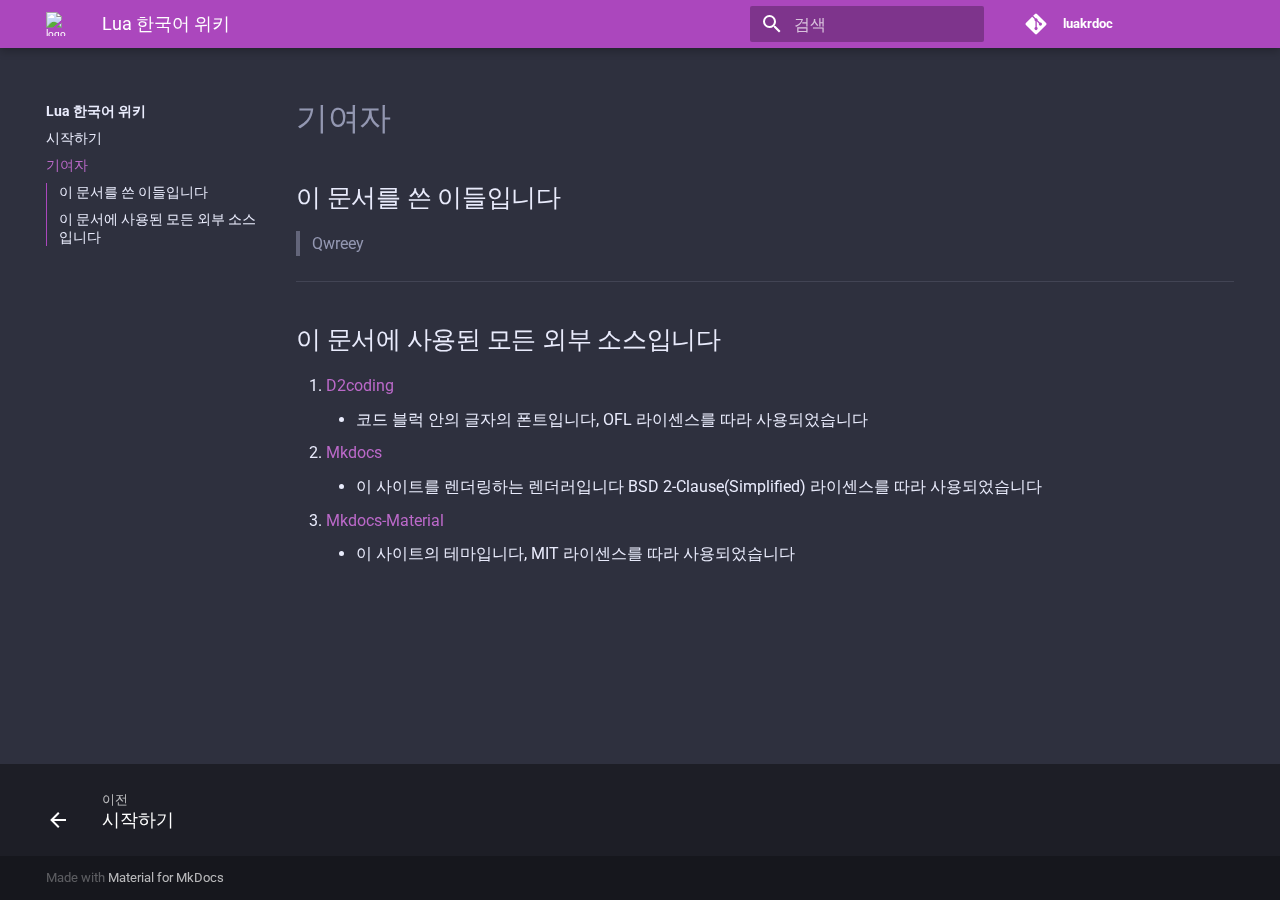
==== docs/acknowledgements/index.html @ a28b4f73 "배포 155" ====
<!doctype html>
<html lang="kr" class="no-js">
  <head>
    
      <meta charset="utf-8">
      <meta name="viewport" content="width=device-width,initial-scale=1">
      
        <meta name="description" content="lua 5.3 wiki for korean">
      
      
      
        <meta name="author" content="Qwreey and more">
      
      
        <link rel="canonical" href="https://qwreey75.github.io/luakrdoc/acknowledgements/">
      
      <link rel="shortcut icon" href="../assets/LUAICON_TP.png">
      <meta name="generator" content="mkdocs-1.1.2, mkdocs-material-6.2.6">
    
    
      
        <title>기여자 - Lua 한국어 위키</title>
      
    
    
      <link rel="stylesheet" href="../assets/stylesheets/main.cb6bc1d0.min.css">
      
        
        <link rel="stylesheet" href="../assets/stylesheets/palette.39b8e14a.min.css">
        
          
          
          <meta name="theme-color" content="#ab47bd">
        
      
    
    
    
      
        
        <link rel="preconnect" href="https://fonts.gstatic.com" crossorigin>
        <link rel="stylesheet" href="https://fonts.googleapis.com/css?family=Roboto:300,400,400i,700%7CRoboto+Mono&display=fallback">
        <style>body,input{font-family:"Roboto",-apple-system,BlinkMacSystemFont,Helvetica,Arial,sans-serif}code,kbd,pre{font-family:"Roboto Mono",SFMono-Regular,Consolas,Menlo,monospace}</style>
      
    
    
    
      <link rel="stylesheet" href="../extra/page.css">
    
    
      
    
    
  </head>
  
  
    
    
    
    
    
    <body dir="ltr" data-md-color-scheme="slate" data-md-color-primary="purple" data-md-color-accent="deep-purple">
      
  
    
    <input class="md-toggle" data-md-toggle="drawer" type="checkbox" id="__drawer" autocomplete="off">
    <input class="md-toggle" data-md-toggle="search" type="checkbox" id="__search" autocomplete="off">
    <label class="md-overlay" for="__drawer"></label>
    <div data-md-component="skip">
      
        
        <a href="#_1" class="md-skip">
          Skip to content
        </a>
      
    </div>
    <div data-md-component="announce">
      
    </div>
    
      

<header class="md-header" data-md-component="header">
  <nav class="md-header-nav md-grid" aria-label="Header">
    <a href="https://qwreey75.github.io/luakrdoc/" title="Lua 한국어 위키" class="md-header-nav__button md-logo" aria-label="Lua 한국어 위키">
      
  <img src="../assets/LUAICON_TP.png" alt="logo">

    </a>
    <label class="md-header-nav__button md-icon" for="__drawer">
      <svg xmlns="http://www.w3.org/2000/svg" viewBox="0 0 24 24"><path d="M3 6h18v2H3V6m0 5h18v2H3v-2m0 5h18v2H3v-2z"/></svg>
    </label>
    <div class="md-header-nav__title" data-md-component="header-title">
      <div class="md-header-nav__ellipsis">
        <div class="md-header-nav__topic">
          <span class="md-ellipsis">
            Lua 한국어 위키
          </span>
        </div>
        <div class="md-header-nav__topic">
          <span class="md-ellipsis">
            
              기여자
            
          </span>
        </div>
      </div>
    </div>
    
      <label class="md-header-nav__button md-icon" for="__search">
        <svg xmlns="http://www.w3.org/2000/svg" viewBox="0 0 24 24"><path d="M9.5 3A6.5 6.5 0 0116 9.5c0 1.61-.59 3.09-1.56 4.23l.27.27h.79l5 5-1.5 1.5-5-5v-.79l-.27-.27A6.516 6.516 0 019.5 16 6.5 6.5 0 013 9.5 6.5 6.5 0 019.5 3m0 2C7 5 5 7 5 9.5S7 14 9.5 14 14 12 14 9.5 12 5 9.5 5z"/></svg>
      </label>
      
<div class="md-search" data-md-component="search" role="dialog">
  <label class="md-search__overlay" for="__search"></label>
  <div class="md-search__inner" role="search">
    <form class="md-search__form" name="search">
      <input type="text" class="md-search__input" name="query" aria-label="검색" placeholder="검색" autocapitalize="off" autocorrect="off" autocomplete="off" spellcheck="false" data-md-component="search-query" data-md-state="active" required>
      <label class="md-search__icon md-icon" for="__search">
        <svg xmlns="http://www.w3.org/2000/svg" viewBox="0 0 24 24"><path d="M9.5 3A6.5 6.5 0 0116 9.5c0 1.61-.59 3.09-1.56 4.23l.27.27h.79l5 5-1.5 1.5-5-5v-.79l-.27-.27A6.516 6.516 0 019.5 16 6.5 6.5 0 013 9.5 6.5 6.5 0 019.5 3m0 2C7 5 5 7 5 9.5S7 14 9.5 14 14 12 14 9.5 12 5 9.5 5z"/></svg>
        <svg xmlns="http://www.w3.org/2000/svg" viewBox="0 0 24 24"><path d="M20 11v2H8l5.5 5.5-1.42 1.42L4.16 12l7.92-7.92L13.5 5.5 8 11h12z"/></svg>
      </label>
      <button type="reset" class="md-search__icon md-icon" aria-label="Clear" data-md-component="search-reset" tabindex="-1">
        <svg xmlns="http://www.w3.org/2000/svg" viewBox="0 0 24 24"><path d="M19 6.41L17.59 5 12 10.59 6.41 5 5 6.41 10.59 12 5 17.59 6.41 19 12 13.41 17.59 19 19 17.59 13.41 12 19 6.41z"/></svg>
      </button>
    </form>
    <div class="md-search__output">
      <div class="md-search__scrollwrap" data-md-scrollfix>
        <div class="md-search-result" data-md-component="search-result">
          <div class="md-search-result__meta">
            Initializing search
          </div>
          <ol class="md-search-result__list"></ol>
        </div>
      </div>
    </div>
  </div>
</div>
    
    
      <div class="md-header-nav__source">
        
<a href="https://github.com/qwreey75/luakrdoc" title="저장소로 이동" class="md-source">
  <div class="md-source__icon md-icon">
    
    <svg xmlns="http://www.w3.org/2000/svg" viewBox="0 0 448 512"><path d="M439.55 236.05L244 40.45a28.87 28.87 0 00-40.81 0l-40.66 40.63 51.52 51.52c27.06-9.14 52.68 16.77 43.39 43.68l49.66 49.66c34.23-11.8 61.18 31 35.47 56.69-26.49 26.49-70.21-2.87-56-37.34L240.22 199v121.85c25.3 12.54 22.26 41.85 9.08 55a34.34 34.34 0 01-48.55 0c-17.57-17.6-11.07-46.91 11.25-56v-123c-20.8-8.51-24.6-30.74-18.64-45L142.57 101 8.45 235.14a28.86 28.86 0 000 40.81l195.61 195.6a28.86 28.86 0 0040.8 0l194.69-194.69a28.86 28.86 0 000-40.81z"/></svg>
  </div>
  <div class="md-source__repository">
    luakrdoc
  </div>
</a>
      </div>
    
  </nav>
</header>
    
    <div class="md-container" data-md-component="container">
      
      
        
      
      <main class="md-main" data-md-component="main">
        <div class="md-main__inner md-grid">
          
            
              
              <div class="md-sidebar md-sidebar--primary" data-md-component="navigation" >
                <div class="md-sidebar__scrollwrap">
                  <div class="md-sidebar__inner">
                    




  

<nav class="md-nav md-nav--primary md-nav--integrated" aria-label="Navigation" data-md-level="0">
  <label class="md-nav__title" for="__drawer">
    <a href="https://qwreey75.github.io/luakrdoc/" title="Lua 한국어 위키" class="md-nav__button md-logo" aria-label="Lua 한국어 위키">
      
  <img src="../assets/LUAICON_TP.png" alt="logo">

    </a>
    Lua 한국어 위키
  </label>
  
    <div class="md-nav__source">
      
<a href="https://github.com/qwreey75/luakrdoc" title="저장소로 이동" class="md-source">
  <div class="md-source__icon md-icon">
    
    <svg xmlns="http://www.w3.org/2000/svg" viewBox="0 0 448 512"><path d="M439.55 236.05L244 40.45a28.87 28.87 0 00-40.81 0l-40.66 40.63 51.52 51.52c27.06-9.14 52.68 16.77 43.39 43.68l49.66 49.66c34.23-11.8 61.18 31 35.47 56.69-26.49 26.49-70.21-2.87-56-37.34L240.22 199v121.85c25.3 12.54 22.26 41.85 9.08 55a34.34 34.34 0 01-48.55 0c-17.57-17.6-11.07-46.91 11.25-56v-123c-20.8-8.51-24.6-30.74-18.64-45L142.57 101 8.45 235.14a28.86 28.86 0 000 40.81l195.61 195.6a28.86 28.86 0 0040.8 0l194.69-194.69a28.86 28.86 0 000-40.81z"/></svg>
  </div>
  <div class="md-source__repository">
    luakrdoc
  </div>
</a>
    </div>
  
  <ul class="md-nav__list" data-md-scrollfix>
    
      
      
      

  
  
  
    <li class="md-nav__item">
      <a href=".." class="md-nav__link">
        시작하기
      </a>
    </li>
  

    
      
      
      

  
  
    
  
  
    <li class="md-nav__item md-nav__item--active">
      
      <input class="md-nav__toggle md-toggle" data-md-toggle="toc" type="checkbox" id="__toc">
      
        
      
      
        <label class="md-nav__link md-nav__link--active" for="__toc">
          기여자
          <span class="md-nav__icon md-icon"></span>
        </label>
      
      <a href="./" class="md-nav__link md-nav__link--active">
        기여자
      </a>
      
        
<nav class="md-nav md-nav--secondary" aria-label="목차">
  
  
    
  
  
    <label class="md-nav__title" for="__toc">
      <span class="md-nav__icon md-icon"></span>
      목차
    </label>
    <ul class="md-nav__list" data-md-scrollfix>
      
        <li class="md-nav__item">
  <a href="#_2" class="md-nav__link">
    이 문서를 쓴 이들입니다
  </a>
  
</li>
      
        <li class="md-nav__item">
  <a href="#_3" class="md-nav__link">
    이 문서에 사용된 모든 외부 소스입니다
  </a>
  
</li>
      
    </ul>
  
</nav>
      
    </li>
  

    
  </ul>
</nav>
                  </div>
                </div>
              </div>
            
            
          
          <div class="md-content">
            <article class="md-content__inner md-typeset">
              
                
                
                <h1 id="_1">기여자<a class="headerlink" href="#_1" title="Permanent link">&para;</a></h1>
<h2 id="_2">이 문서를 쓴 이들입니다<a class="headerlink" href="#_2" title="Permanent link">&para;</a></h2>
<blockquote>
<p>Qwreey</p>
</blockquote>
<hr />
<h2 id="_3">이 문서에 사용된 모든 외부 소스입니다<a class="headerlink" href="#_3" title="Permanent link">&para;</a></h2>
<ol>
<li><a href="https://github.com/naver/d2codingfont">D2coding</a><ul>
<li>코드 블럭 안의 글자의 폰트입니다, OFL 라이센스를 따라 사용되었습니다</li>
</ul>
</li>
<li><a href="https://github.com/mkdocs/mkdocs/">Mkdocs</a><ul>
<li>이 사이트를 렌더링하는 렌더러입니다 BSD 2-Clause(Simplified) 라이센스를 따라 사용되었습니다</li>
</ul>
</li>
<li><a href="https://github.com/squidfunk/mkdocs-material">Mkdocs-Material</a><ul>
<li>이 사이트의 테마입니다, MIT 라이센스를 따라 사용되었습니다</li>
</ul>
</li>
</ol>
                
              
              
                


              
            </article>
          </div>
        </div>
      </main>
      
        
<footer class="md-footer">
  
    <div class="md-footer-nav">
      <nav class="md-footer-nav__inner md-grid" aria-label="Footer">
        
          <a href=".." class="md-footer-nav__link md-footer-nav__link--prev" rel="prev">
            <div class="md-footer-nav__button md-icon">
              <svg xmlns="http://www.w3.org/2000/svg" viewBox="0 0 24 24"><path d="M20 11v2H8l5.5 5.5-1.42 1.42L4.16 12l7.92-7.92L13.5 5.5 8 11h12z"/></svg>
            </div>
            <div class="md-footer-nav__title">
              <div class="md-ellipsis">
                <span class="md-footer-nav__direction">
                  이전
                </span>
                시작하기
              </div>
            </div>
          </a>
        
        
      </nav>
    </div>
  
  <div class="md-footer-meta md-typeset">
    <div class="md-footer-meta__inner md-grid">
      <div class="md-footer-copyright">
        
        Made with
        <a href="https://squidfunk.github.io/mkdocs-material/" target="_blank" rel="noopener">
          Material for MkDocs
        </a>
      </div>
      
    </div>
  </div>
</footer>
      
    </div>
    
      <script src="../assets/javascripts/vendor.53cc9318.min.js"></script>
      <script src="../assets/javascripts/bundle.e9c9f54f.min.js"></script><script id="__lang" type="application/json">{"clipboard.copy": "\ud074\ub9bd\ubcf4\ub4dc\ub85c \ubcf5\uc0ac", "clipboard.copied": "\ud074\ub9bd\ubcf4\ub4dc\uc5d0 \ubcf5\uc0ac\ub428", "search.config.lang": "en", "search.config.pipeline": " ", "search.config.separator": "[\\s\\-]+", "search.placeholder": "\uac80\uc0c9", "search.result.placeholder": "\uac80\uc0c9\uc5b4\ub97c \uc785\ub825\ud558\uc138\uc694", "search.result.none": "\uac80\uc0c9\uc5b4\uc640 \uc77c\uce58\ud558\ub294 \ubb38\uc11c\uac00 \uc5c6\uc2b5\ub2c8\ub2e4", "search.result.one": "1\uac1c\uc758 \uc77c\uce58\ud558\ub294 \ubb38\uc11c", "search.result.other": "#\uac1c\uc758 \uc77c\uce58\ud558\ub294 \ubb38\uc11c", "search.result.more.one": "1 more on this page", "search.result.more.other": "# more on this page", "search.result.term.missing": "Missing"}</script>
      
      <script>
        app = initialize({
          base: "..",
          features: ['toc.integrate'],
          search: Object.assign({
            worker: "../assets/javascripts/worker/search.9c0e82ba.min.js"
          }, typeof search !== "undefined" && search)
        })
      </script>
      
    
  </body>
</html>
---- docs/assets/stylesheets/main.cb6bc1d0.min.css ----
html{box-sizing:border-box;-webkit-text-size-adjust:none;-moz-text-size-adjust:none;-ms-text-size-adjust:none;text-size-adjust:none}*,*::before,*::after{box-sizing:inherit}body{margin:0}a,button,label,input{-webkit-tap-highlight-color:transparent}a{color:inherit;text-decoration:none}hr{display:block;box-sizing:content-box;height:.05rem;padding:0;overflow:visible;border:0}small{font-size:80%}sub,sup{line-height:1em}img{border-style:none}table{border-collapse:separate;border-spacing:0}td,th{font-weight:400;vertical-align:top}button{margin:0;padding:0;font-size:inherit;background:transparent;border:0}input{border:0;outline:none}:root{--md-default-fg-color: hsla(0, 0%, 0%, 0.87);--md-default-fg-color--light: hsla(0, 0%, 0%, 0.54);--md-default-fg-color--lighter: hsla(0, 0%, 0%, 0.32);--md-default-fg-color--lightest: hsla(0, 0%, 0%, 0.07);--md-default-bg-color: hsla(0, 0%, 100%, 1);--md-default-bg-color--light: hsla(0, 0%, 100%, 0.7);--md-default-bg-color--lighter: hsla(0, 0%, 100%, 0.3);--md-default-bg-color--lightest: hsla(0, 0%, 100%, 0.12);--md-primary-fg-color: hsla(231, 48%, 48%, 1);--md-primary-fg-color--light: hsla(231, 44%, 56%, 1);--md-primary-fg-color--dark: hsla(232, 54%, 41%, 1);--md-primary-bg-color: hsla(0, 0%, 100%, 1);--md-primary-bg-color--light: hsla(0, 0%, 100%, 0.7);--md-accent-fg-color: hsla(231, 99%, 66%, 1);--md-accent-fg-color--transparent: hsla(231, 99%, 66%, 0.1);--md-accent-bg-color: hsla(0, 0%, 100%, 1);--md-accent-bg-color--light: hsla(0, 0%, 100%, 0.7)}:root>*{--md-code-fg-color: hsla(200, 18%, 26%, 1);--md-code-bg-color: hsla(0, 0%, 96%, 1);--md-code-hl-color: hsla(60, 100%, 50%, 0.5);--md-code-hl-number-color: hsla(0, 67%, 50%, 1);--md-code-hl-special-color: hsla(340, 83%, 47%, 1);--md-code-hl-function-color: hsla(291, 45%, 50%, 1);--md-code-hl-constant-color: hsla(250, 63%, 60%, 1);--md-code-hl-keyword-color: hsla(219, 54%, 51%, 1);--md-code-hl-string-color: hsla(150, 63%, 30%, 1);--md-code-hl-name-color: var(--md-code-fg-color);--md-code-hl-operator-color: var(--md-default-fg-color--light);--md-code-hl-punctuation-color: var(--md-default-fg-color--light);--md-code-hl-comment-color: var(--md-default-fg-color--light);--md-code-hl-generic-color: var(--md-default-fg-color--light);--md-code-hl-variable-color: var(--md-default-fg-color--light);--md-typeset-color: var(--md-default-fg-color);--md-typeset-a-color: var(--md-primary-fg-color);--md-typeset-mark-color: hsla(60, 100%, 50%, 0.5);--md-typeset-del-color: hsla(6, 90%, 60%, 0.15);--md-typeset-ins-color: hsla(150, 90%, 44%, 0.15);--md-typeset-kbd-color: hsla(0, 0%, 98%, 1);--md-typeset-kbd-accent-color: hsla(0, 100%, 100%, 1);--md-typeset-kbd-border-color: hsla(0, 0%, 72%, 1);--md-admonition-fg-color: var(--md-default-fg-color);--md-admonition-bg-color: var(--md-default-bg-color);--md-footer-fg-color: hsla(0, 0%, 100%, 1);--md-footer-fg-color--light: hsla(0, 0%, 100%, 0.7);--md-footer-fg-color--lighter: hsla(0, 0%, 100%, 0.3);--md-footer-bg-color: hsla(0, 0%, 0%, 0.87);--md-footer-bg-color--dark: hsla(0, 0%, 0%, 0.32)}.md-icon svg{display:block;width:1.2rem;height:1.2rem;fill:currentColor}body{-webkit-font-smoothing:antialiased;-moz-osx-font-smoothing:grayscale}body,input{color:var(--md-typeset-color);font-feature-settings:"kern","liga";font-family:-apple-system,BlinkMacSystemFont,Helvetica,Arial,sans-serif}code,pre,kbd{color:var(--md-typeset-color);font-feature-settings:"kern";font-family:SFMono-Regular,Consolas,Menlo,monospace}:root{--md-typeset-table--ascending: url("data:image/svg+xml;charset=utf-8,<?xml version='1.0' encoding='UTF-8'?><!DOCTYPE svg PUBLIC '-//W3C//DTD SVG 1.1//EN' 'http://www.w3.org/Graphics/SVG/1.1/DTD/svg11.dtd'><svg xmlns='http://www.w3.org/2000/svg' xmlns:xlink='http://www.w3.org/1999/xlink' version='1.1' id='mdi-arrow-down' width='24' height='24' viewBox='0 0 24 24'><path d='M11,4H13V16L18.5,10.5L19.92,11.92L12,19.84L4.08,11.92L5.5,10.5L11,16V4Z'/></svg>");--md-typeset-table--descending: url("data:image/svg+xml;charset=utf-8,<?xml version='1.0' encoding='UTF-8'?><!DOCTYPE svg PUBLIC '-//W3C//DTD SVG 1.1//EN' 'http://www.w3.org/Graphics/SVG/1.1/DTD/svg11.dtd'><svg xmlns='http://www.w3.org/2000/svg' xmlns:xlink='http://www.w3.org/1999/xlink' version='1.1' id='mdi-arrow-up' width='24' height='24' viewBox='0 0 24 24'><path d='M13,20H11V8L5.5,13.5L4.08,12.08L12,4.16L19.92,12.08L18.5,13.5L13,8V20Z'/></svg>")}.md-typeset{font-size:.8rem;line-height:1.6;-webkit-print-color-adjust:exact;color-adjust:exact}@media print{.md-typeset{font-size:.68rem}}.md-typeset p,.md-typeset ul,.md-typeset ol,.md-typeset dl,.md-typeset blockquote{margin:1em 0}.md-typeset h1{margin:0 0 1.25em;color:var(--md-default-fg-color--light);font-weight:300;font-size:2em;line-height:1.3;letter-spacing:-0.01em}.md-typeset h2{margin:1.6em 0 .64em;font-weight:300;font-size:1.5625em;line-height:1.4;letter-spacing:-0.01em}.md-typeset h3{margin:1.6em 0 .8em;font-weight:400;font-size:1.25em;line-height:1.5;letter-spacing:-0.01em}.md-typeset h2+h3{margin-top:.8em}.md-typeset h4{margin:1em 0;font-weight:700;letter-spacing:-0.01em}.md-typeset h5,.md-typeset h6{margin:1.25em 0;color:var(--md-default-fg-color--light);font-weight:700;font-size:.8em;letter-spacing:-0.01em}.md-typeset h5{text-transform:uppercase}.md-typeset hr{margin:1.5em 0;border-bottom:.05rem solid var(--md-default-fg-color--lightest)}.md-typeset a{color:var(--md-typeset-a-color);word-break:break-word}.md-typeset a,.md-typeset a::before{transition:color 125ms}.md-typeset a:focus,.md-typeset a:hover{color:var(--md-accent-fg-color)}.md-typeset code,.md-typeset pre,.md-typeset kbd{color:var(--md-code-fg-color);direction:ltr}@media print{.md-typeset code,.md-typeset pre,.md-typeset kbd{white-space:pre-wrap}}.md-typeset code{padding:0 .2941176471em;font-size:.85em;word-break:break-word;background-color:var(--md-code-bg-color);border-radius:.1rem;-webkit-box-decoration-break:clone;box-decoration-break:clone}.md-typeset code:not(.focus-visible){outline:none;-webkit-tap-highlight-color:transparent}.md-typeset h1 code,.md-typeset h2 code,.md-typeset h3 code,.md-typeset h4 code,.md-typeset h5 code,.md-typeset h6 code{margin:initial;padding:initial;background-color:transparent;box-shadow:none}.md-typeset a>code{color:currentColor}.md-typeset pre{position:relative;margin:1em 0;line-height:1.4}.md-typeset pre>code{display:block;margin:0;padding:.7720588235em 1.1764705882em;overflow:auto;word-break:normal;box-shadow:none;-webkit-box-decoration-break:slice;box-decoration-break:slice;touch-action:auto;scrollbar-width:thin;scrollbar-color:var(--md-default-fg-color--lighter) transparent}.md-typeset pre>code:hover{scrollbar-color:var(--md-accent-fg-color) transparent}.md-typeset pre>code::-webkit-scrollbar{width:.2rem;height:.2rem}.md-typeset pre>code::-webkit-scrollbar-thumb{background-color:var(--md-default-fg-color--lighter)}.md-typeset pre>code::-webkit-scrollbar-thumb:hover{background-color:var(--md-accent-fg-color)}@media screen and (max-width: 44.9375em){.md-typeset>pre{margin:1em -0.8rem}.md-typeset>pre code{border-radius:0}}.md-typeset kbd{display:inline-block;padding:0 .6666666667em;color:var(--md-default-fg-color);font-size:.75em;vertical-align:text-top;word-break:break-word;background-color:var(--md-typeset-kbd-color);border-radius:.1rem;box-shadow:0 .1rem 0 .05rem var(--md-typeset-kbd-border-color),0 .1rem 0 var(--md-typeset-kbd-border-color),0 -0.1rem .2rem var(--md-typeset-kbd-accent-color) inset}.md-typeset mark{color:inherit;word-break:break-word;background-color:var(--md-typeset-mark-color);-webkit-box-decoration-break:clone;box-decoration-break:clone}.md-typeset abbr{text-decoration:none;border-bottom:.05rem dotted var(--md-default-fg-color--light);cursor:help}@media(hover: none){.md-typeset abbr{position:relative}.md-typeset abbr[title]:focus::after,.md-typeset abbr[title]:hover::after{box-shadow:0 2px 2px 0 rgba(0,0,0,.14),0 1px 5px 0 rgba(0,0,0,.12),0 3px 1px -2px rgba(0,0,0,.2);position:absolute;left:0;display:inline-block;width:auto;min-width:-webkit-max-content;min-width:-moz-max-content;min-width:max-content;max-width:80%;margin-top:2em;padding:.2rem .3rem;color:var(--md-default-bg-color);font-size:.7rem;background-color:var(--md-default-fg-color);border-radius:.1rem;content:attr(title)}}.md-typeset small{opacity:.75}.md-typeset sup,.md-typeset sub{margin-left:.078125em}[dir=rtl] .md-typeset sup,[dir=rtl] .md-typeset sub{margin-right:.078125em;margin-left:initial}.md-typeset blockquote{padding-left:.6rem;color:var(--md-default-fg-color--light);border-left:.2rem solid var(--md-default-fg-color--lighter)}[dir=rtl] .md-typeset blockquote{padding-right:.6rem;padding-left:initial;border-right:.2rem solid var(--md-default-fg-color--lighter);border-left:initial}.md-typeset ul{list-style-type:disc}.md-typeset ul,.md-typeset ol{margin-left:.625em;padding:0}[dir=rtl] .md-typeset ul,[dir=rtl] .md-typeset ol{margin-right:.625em;margin-left:initial}.md-typeset ul ol,.md-typeset ol ol{list-style-type:lower-alpha}.md-typeset ul ol ol,.md-typeset ol ol ol{list-style-type:lower-roman}.md-typeset ul li,.md-typeset ol li{margin-bottom:.5em;margin-left:1.25em}[dir=rtl] .md-typeset ul li,[dir=rtl] .md-typeset ol li{margin-right:1.25em;margin-left:initial}.md-typeset ul li p,.md-typeset ul li blockquote,.md-typeset ol li p,.md-typeset ol li blockquote{margin:.5em 0}.md-typeset ul li:last-child,.md-typeset ol li:last-child{margin-bottom:0}.md-typeset ul li ul,.md-typeset ul li ol,.md-typeset ol li ul,.md-typeset ol li ol{margin:.5em 0 .5em .625em}[dir=rtl] .md-typeset ul li ul,[dir=rtl] .md-typeset ul li ol,[dir=rtl] .md-typeset ol li ul,[dir=rtl] .md-typeset ol li ol{margin-right:.625em;margin-left:initial}.md-typeset dd{margin:1em 0 1.5em 1.875em}[dir=rtl] .md-typeset dd{margin-right:1.875em;margin-left:initial}.md-typeset img,.md-typeset svg{max-width:100%;height:auto}.md-typeset img[align=left],.md-typeset svg[align=left]{margin:1em;margin-left:0}.md-typeset img[align=right],.md-typeset svg[align=right]{margin:1em;margin-right:0}.md-typeset img[align]:only-child,.md-typeset svg[align]:only-child{margin-top:0}.md-typeset figure{width:-webkit-fit-content;width:-moz-fit-content;width:fit-content;max-width:100%;margin:0 auto;text-align:center}.md-typeset figure img{display:block}.md-typeset figcaption{max-width:24rem;margin:1em auto 2em;font-style:italic}.md-typeset iframe{max-width:100%}.md-typeset table:not([class]){display:inline-block;max-width:100%;overflow:auto;font-size:.64rem;background-color:var(--md-default-bg-color);border-radius:.1rem;box-shadow:0 .2rem .5rem rgba(0,0,0,.05),0 0 .05rem rgba(0,0,0,.1);touch-action:auto}@media print{.md-typeset table:not([class]){display:table}}.md-typeset table:not([class])+*{margin-top:1.5em}.md-typeset table:not([class]) th>*:first-child,.md-typeset table:not([class]) td>*:first-child{margin-top:0}.md-typeset table:not([class]) th>*:last-child,.md-typeset table:not([class]) td>*:last-child{margin-bottom:0}.md-typeset table:not([class]) th:not([align]),.md-typeset table:not([class]) td:not([align]){text-align:left}[dir=rtl] .md-typeset table:not([class]) th:not([align]),[dir=rtl] .md-typeset table:not([class]) td:not([align]){text-align:right}.md-typeset table:not([class]) th{min-width:5rem;padding:.9375em 1.25em;color:var(--md-default-bg-color);vertical-align:top;background-color:var(--md-default-fg-color--light)}.md-typeset table:not([class]) th a{color:inherit}.md-typeset table:not([class]) td{padding:.9375em 1.25em;vertical-align:top;border-top:.05rem solid var(--md-default-fg-color--lightest)}.md-typeset table:not([class]) tr{transition:background-color 125ms}.md-typeset table:not([class]) tr:hover{background-color:rgba(0,0,0,.035);box-shadow:0 .05rem 0 var(--md-default-bg-color) inset}.md-typeset table:not([class]) tr:first-child td{border-top:0}.md-typeset table:not([class]) a{word-break:normal}.md-typeset table th[role=columnheader]{cursor:pointer}.md-typeset table th[role=columnheader]::after{display:inline-block;width:1.2em;height:1.2em;margin-left:.5em;vertical-align:sub;-webkit-mask-repeat:no-repeat;mask-repeat:no-repeat;-webkit-mask-size:contain;mask-size:contain;content:""}.md-typeset table th[role=columnheader][aria-sort=ascending]::after{background-color:currentColor;-webkit-mask-image:var(--md-typeset-table--ascending);mask-image:var(--md-typeset-table--ascending)}.md-typeset table th[role=columnheader][aria-sort=descending]::after{background-color:currentColor;-webkit-mask-image:var(--md-typeset-table--descending);mask-image:var(--md-typeset-table--descending)}.md-typeset__scrollwrap{margin:1em -0.8rem;overflow-x:auto;touch-action:auto}.md-typeset__table{display:inline-block;margin-bottom:.5em;padding:0 .8rem}@media print{.md-typeset__table{display:block}}html .md-typeset__table table{display:table;width:100%;margin:0;overflow:hidden}html{height:100%;overflow-x:hidden;font-size:125%}@media screen and (min-width: 100em){html{font-size:137.5%}}@media screen and (min-width: 125em){html{font-size:150%}}body{position:relative;display:flex;flex-direction:column;width:100%;min-height:100%;font-size:.5rem;background-color:var(--md-default-bg-color)}@media print{body{display:block}}@media screen and (max-width: 59.9375em){body[data-md-state=lock]{position:fixed}}.md-grid{max-width:61rem;margin-right:auto;margin-left:auto}.md-container{display:flex;flex-direction:column;flex-grow:1}@media print{.md-container{display:block}}.md-main{flex-grow:1}.md-main__inner{display:flex;height:100%;margin-top:1.5rem}.md-ellipsis{overflow:hidden;white-space:nowrap;text-overflow:ellipsis}.md-toggle{display:none}.md-skip{position:fixed;z-index:-1;margin:.5rem;padding:.3rem .5rem;color:var(--md-default-bg-color);font-size:.64rem;background-color:var(--md-default-fg-color);border-radius:.1rem;transform:translateY(0.4rem);opacity:0}.md-skip:focus{z-index:10;transform:translateY(0);opacity:1;transition:transform 250ms cubic-bezier(0.4, 0, 0.2, 1),opacity 175ms 75ms}@page{margin:25mm}.md-announce{overflow:auto;background-color:var(--md-footer-bg-color)}@media print{.md-announce{display:none}}.md-announce__inner{margin:.6rem auto;padding:0 .8rem;color:var(--md-footer-fg-color);font-size:.7rem}.md-typeset .md-button{display:inline-block;padding:.625em 2em;color:var(--md-primary-fg-color);font-weight:700;border:.1rem solid currentColor;border-radius:.1rem;transition:color 125ms,background-color 125ms,border-color 125ms}.md-typeset .md-button--primary{color:var(--md-primary-bg-color);background-color:var(--md-primary-fg-color);border-color:var(--md-primary-fg-color)}.md-typeset .md-button:focus,.md-typeset .md-button:hover{color:var(--md-accent-bg-color);background-color:var(--md-accent-fg-color);border-color:var(--md-accent-fg-color)}:root{--md-clipboard-icon: url("data:image/svg+xml;charset=utf-8,<?xml version='1.0' encoding='UTF-8'?><!DOCTYPE svg PUBLIC '-//W3C//DTD SVG 1.1//EN' 'http://www.w3.org/Graphics/SVG/1.1/DTD/svg11.dtd'><svg xmlns='http://www.w3.org/2000/svg' xmlns:xlink='http://www.w3.org/1999/xlink' version='1.1' id='mdi-content-copy' width='24' height='24' viewBox='0 0 24 24'><path d='M19,21H8V7H19M19,5H8A2,2 0 0,0 6,7V21A2,2 0 0,0 8,23H19A2,2 0 0,0 21,21V7A2,2 0 0,0 19,5M16,1H4A2,2 0 0,0 2,3V17H4V3H16V1Z'/></svg>")}.md-clipboard{position:absolute;top:.5em;right:.5em;z-index:1;width:1.5em;height:1.5em;color:var(--md-default-fg-color--lightest);border-radius:.1rem;cursor:pointer;transition:color 250ms}@media print{.md-clipboard{display:none}}:hover>.md-clipboard{color:var(--md-default-fg-color--light)}.md-clipboard:focus,.md-clipboard:hover{color:var(--md-accent-fg-color)}.md-clipboard::after{display:block;width:1.125em;height:1.125em;margin:0 auto;background-color:currentColor;-webkit-mask-image:var(--md-clipboard-icon);mask-image:var(--md-clipboard-icon);-webkit-mask-repeat:no-repeat;mask-repeat:no-repeat;-webkit-mask-size:contain;mask-size:contain;content:""}.md-content{flex-grow:1;overflow:hidden;scroll-padding-top:51.2rem}.md-content__inner{margin:0 .8rem 1.2rem;padding-top:.6rem}@media screen and (min-width: 76.25em){.md-sidebar--primary:not([hidden])~.md-content>.md-content__inner{margin-left:1.2rem}[dir=rtl] .md-sidebar--primary:not([hidden])~.md-content>.md-content__inner{margin-right:1.2rem;margin-left:.8rem}.md-sidebar--secondary:not([hidden])~.md-content>.md-content__inner{margin-right:1.2rem}[dir=rtl] .md-sidebar--secondary:not([hidden])~.md-content>.md-content__inner{margin-right:.8rem;margin-left:1.2rem}}.md-content__inner::before{display:block;height:.4rem;content:""}.md-content__inner>:last-child{margin-bottom:0}.md-content__button{float:right;margin:.4rem 0;margin-left:.4rem;padding:0}@media print{.md-content__button{display:none}}[dir=rtl] .md-content__button{float:left;margin-right:.4rem;margin-left:initial}[dir=rtl] .md-content__button svg{transform:scaleX(-1)}.md-typeset .md-content__button{color:var(--md-default-fg-color--lighter)}.md-content__button svg{display:inline;vertical-align:top}.md-dialog{box-shadow:0 2px 2px 0 rgba(0,0,0,.14),0 1px 5px 0 rgba(0,0,0,.12),0 3px 1px -2px rgba(0,0,0,.2);position:fixed;right:.8rem;bottom:.8rem;left:initial;z-index:2;display:block;min-width:11.1rem;padding:.4rem .6rem;color:var(--md-default-bg-color);font-size:.7rem;background-color:var(--md-default-fg-color);border:none;border-radius:.1rem;transform:translateY(100%);opacity:0;transition:transform 0ms 400ms,opacity 400ms}@media print{.md-dialog{display:none}}[dir=rtl] .md-dialog{right:initial;left:.8rem}.md-dialog[data-md-state=open]{transform:translateY(0);opacity:1;transition:transform 400ms cubic-bezier(0.075, 0.85, 0.175, 1),opacity 400ms}.md-header{position:-webkit-sticky;position:sticky;top:0;right:0;left:0;z-index:2;color:var(--md-primary-bg-color);background-color:var(--md-primary-fg-color);box-shadow:0 0 .2rem rgba(0,0,0,0),0 .2rem .4rem rgba(0,0,0,0);transition:color 250ms,background-color 250ms}@media print{.md-header{display:none}}.md-header[data-md-state=shadow]{box-shadow:0 0 .2rem rgba(0,0,0,.1),0 .2rem .4rem rgba(0,0,0,.2);transition:transform 250ms cubic-bezier(0.1, 0.7, 0.1, 1),color 250ms,background-color 250ms,box-shadow 250ms}.md-header[data-md-state=hidden]{transform:translateY(-100%);transition:transform 250ms cubic-bezier(0.8, 0, 0.6, 1),color 250ms,background-color 250ms,box-shadow 250ms}.md-header-nav{display:flex;align-items:center;padding:0 .2rem}.md-header-nav__button{position:relative;z-index:1;display:inline-block;margin:.2rem;padding:.4rem;color:currentColor;vertical-align:middle;cursor:pointer;transition:opacity 250ms}.md-header-nav__button:focus,.md-header-nav__button:hover{opacity:.7}.md-header-nav__button:not(.focus-visible){outline:none}.md-header-nav__button.md-logo{margin:.2rem;padding:.4rem}@media screen and (max-width: 76.1875em){.md-header-nav__button.md-logo{display:none}}.md-header-nav__button.md-logo img,.md-header-nav__button.md-logo svg{display:block;width:1.2rem;height:1.2rem;fill:currentColor}@media screen and (min-width: 60em){.md-header-nav__button[for=__search]{display:none}}.no-js .md-header-nav__button[for=__search]{display:none}[dir=rtl] .md-header-nav__button[for=__search] svg{transform:scaleX(-1)}@media screen and (min-width: 76.25em){.md-header-nav__button[for=__drawer]{display:none}}.md-header-nav__topic{position:absolute;display:flex;max-width:100%;transition:transform 400ms cubic-bezier(0.1, 0.7, 0.1, 1),opacity 150ms}.md-header-nav__topic+.md-header-nav__topic{z-index:-1;transform:translateX(1.25rem);opacity:0;transition:transform 400ms cubic-bezier(1, 0.7, 0.1, 0.1),opacity 150ms;pointer-events:none}[dir=rtl] .md-header-nav__topic+.md-header-nav__topic{transform:translateX(-1.25rem)}.md-header-nav__title{flex-grow:1;height:2.4rem;margin-right:.4rem;margin-left:1rem;font-size:.9rem;line-height:2.4rem}.md-header-nav__title[data-md-state=active] .md-header-nav__topic{z-index:-1;transform:translateX(-1.25rem);opacity:0;transition:transform 400ms cubic-bezier(1, 0.7, 0.1, 0.1),opacity 150ms;pointer-events:none}[dir=rtl] .md-header-nav__title[data-md-state=active] .md-header-nav__topic{transform:translateX(1.25rem)}.md-header-nav__title[data-md-state=active] .md-header-nav__topic+.md-header-nav__topic{z-index:0;transform:translateX(0);opacity:1;transition:transform 400ms cubic-bezier(0.1, 0.7, 0.1, 1),opacity 150ms;pointer-events:initial}.md-header-nav__title>.md-header-nav__ellipsis{position:relative;width:100%;height:100%}.md-header-nav__source{display:none}@media screen and (min-width: 60em){.md-header-nav__source{display:block;width:11.7rem;max-width:11.7rem;margin-left:1rem}[dir=rtl] .md-header-nav__source{margin-right:1rem;margin-left:initial}}@media screen and (min-width: 76.25em){.md-header-nav__source{margin-left:1.4rem}[dir=rtl] .md-header-nav__source{margin-right:1.4rem}}.md-footer{color:var(--md-footer-fg-color);background-color:var(--md-footer-bg-color)}@media print{.md-footer{display:none}}.md-footer-nav__inner{padding:.2rem;overflow:auto}.md-footer-nav__link{display:flex;padding-top:1.4rem;padding-bottom:.4rem;transition:opacity 250ms}@media screen and (min-width: 45em){.md-footer-nav__link{width:50%}}.md-footer-nav__link:focus,.md-footer-nav__link:hover{opacity:.7}.md-footer-nav__link--prev{float:left}@media screen and (max-width: 44.9375em){.md-footer-nav__link--prev{width:25%}.md-footer-nav__link--prev .md-footer-nav__title{display:none}}[dir=rtl] .md-footer-nav__link--prev{float:right}[dir=rtl] .md-footer-nav__link--prev svg{transform:scaleX(-1)}.md-footer-nav__link--next{float:right;text-align:right}@media screen and (max-width: 44.9375em){.md-footer-nav__link--next{width:75%}}[dir=rtl] .md-footer-nav__link--next{float:left;text-align:left}[dir=rtl] .md-footer-nav__link--next svg{transform:scaleX(-1)}.md-footer-nav__title{position:relative;flex-grow:1;max-width:calc(100% - 2.4rem);padding:0 1rem;font-size:.9rem;line-height:2.4rem}.md-footer-nav__button{margin:.2rem;padding:.4rem}.md-footer-nav__direction{position:absolute;right:0;left:0;margin-top:-1rem;padding:0 1rem;font-size:.64rem;opacity:.7}.md-footer-meta{background-color:var(--md-footer-bg-color--dark)}.md-footer-meta__inner{display:flex;flex-wrap:wrap;justify-content:space-between;padding:.2rem}html .md-footer-meta.md-typeset a{color:var(--md-footer-fg-color--light)}html .md-footer-meta.md-typeset a:focus,html .md-footer-meta.md-typeset a:hover{color:var(--md-footer-fg-color)}.md-footer-copyright{width:100%;margin:auto .6rem;padding:.4rem 0;color:var(--md-footer-fg-color--lighter);font-size:.64rem}@media screen and (min-width: 45em){.md-footer-copyright{width:auto}}.md-footer-copyright__highlight{color:var(--md-footer-fg-color--light)}.md-footer-social{margin:0 .4rem;padding:.2rem 0 .6rem}@media screen and (min-width: 45em){.md-footer-social{padding:.6rem 0}}.md-footer-social__link{display:inline-block;width:1.6rem;height:1.6rem;text-align:center}.md-footer-social__link::before{line-height:1.9}.md-footer-social__link svg{max-height:.8rem;vertical-align:-25%;fill:currentColor}:root{--md-nav-icon--prev: url("data:image/svg+xml;charset=utf-8,<?xml version='1.0' encoding='UTF-8'?><!DOCTYPE svg PUBLIC '-//W3C//DTD SVG 1.1//EN' 'http://www.w3.org/Graphics/SVG/1.1/DTD/svg11.dtd'><svg xmlns='http://www.w3.org/2000/svg' xmlns:xlink='http://www.w3.org/1999/xlink' version='1.1' id='mdi-arrow-left' width='24' height='24' viewBox='0 0 24 24'><path d='M20,11V13H8L13.5,18.5L12.08,19.92L4.16,12L12.08,4.08L13.5,5.5L8,11H20Z'/></svg>");--md-nav-icon--next: url("data:image/svg+xml;charset=utf-8,<?xml version='1.0' encoding='UTF-8'?><!DOCTYPE svg PUBLIC '-//W3C//DTD SVG 1.1//EN' 'http://www.w3.org/Graphics/SVG/1.1/DTD/svg11.dtd'><svg xmlns='http://www.w3.org/2000/svg' xmlns:xlink='http://www.w3.org/1999/xlink' version='1.1' id='mdi-chevron-right' width='24' height='24' viewBox='0 0 24 24'><path d='M8.59,16.58L13.17,12L8.59,7.41L10,6L16,12L10,18L8.59,16.58Z'/></svg>");--md-toc-icon: url("data:image/svg+xml;charset=utf-8,<?xml version='1.0' encoding='UTF-8'?><!DOCTYPE svg PUBLIC '-//W3C//DTD SVG 1.1//EN' 'http://www.w3.org/Graphics/SVG/1.1/DTD/svg11.dtd'><svg xmlns='http://www.w3.org/2000/svg' xmlns:xlink='http://www.w3.org/1999/xlink' version='1.1' id='mdi-table-of-contents' width='24' height='24' viewBox='0 0 24 24'><path d='M3,9H17V7H3V9M3,13H17V11H3V13M3,17H17V15H3V17M19,17H21V15H19V17M19,7V9H21V7H19M19,13H21V11H19V13Z'/></svg>")}.md-nav{font-size:.7rem;line-height:1.3}.md-nav__title{display:block;padding:0 .6rem;overflow:hidden;font-weight:700;text-overflow:ellipsis}.md-nav__title .md-nav__button{display:none}.md-nav__title .md-nav__button img{width:auto;height:100%}.md-nav__title .md-nav__button.md-logo img,.md-nav__title .md-nav__button.md-logo svg{display:block;width:2.4rem;height:2.4rem;fill:currentColor}.md-nav__list{margin:0;padding:0;list-style:none}.md-nav__item{padding:0 .6rem}.md-nav__item .md-nav__item{padding-right:0}[dir=rtl] .md-nav__item .md-nav__item{padding-right:.6rem;padding-left:0}.md-nav__link{display:block;margin-top:.625em;overflow:hidden;text-overflow:ellipsis;cursor:pointer;transition:color 125ms;scroll-snap-align:start}.md-nav__link[data-md-state=blur]{color:var(--md-default-fg-color--light)}.md-nav__item .md-nav__link--active{color:var(--md-typeset-a-color)}.md-nav__item--nested>.md-nav__link{color:inherit}.md-nav__link:focus,.md-nav__link:hover{color:var(--md-accent-fg-color)}.md-nav--primary .md-nav__link[for=__toc]{display:none}.md-nav--primary .md-nav__link[for=__toc] .md-icon::after{display:block;width:100%;height:100%;-webkit-mask-image:var(--md-toc-icon);mask-image:var(--md-toc-icon);background-color:currentColor}.md-nav--primary .md-nav__link[for=__toc]~.md-nav{display:none}.md-nav__source{display:none}@media screen and (max-width: 76.1875em){.md-nav--primary,.md-nav--primary .md-nav{position:absolute;top:0;right:0;left:0;z-index:1;display:flex;flex-direction:column;height:100%;background-color:var(--md-default-bg-color)}.md-nav--primary .md-nav__title,.md-nav--primary .md-nav__item{font-size:.8rem;line-height:1.5}.md-nav--primary .md-nav__title{position:relative;height:5.6rem;padding:3rem .8rem .2rem;color:var(--md-default-fg-color--light);font-weight:400;line-height:2.4rem;white-space:nowrap;background-color:var(--md-default-fg-color--lightest);cursor:pointer}.md-nav--primary .md-nav__title .md-nav__icon{position:absolute;top:.4rem;left:.4rem;display:block;width:1.2rem;height:1.2rem;margin:.2rem}[dir=rtl] .md-nav--primary .md-nav__title .md-nav__icon{right:.4rem;left:initial}.md-nav--primary .md-nav__title .md-nav__icon::after{display:block;width:100%;height:100%;background-color:currentColor;-webkit-mask-image:var(--md-nav-icon--prev);mask-image:var(--md-nav-icon--prev);-webkit-mask-repeat:no-repeat;mask-repeat:no-repeat;-webkit-mask-size:contain;mask-size:contain;content:""}.md-nav--primary .md-nav__title~.md-nav__list{overflow-y:auto;background-color:var(--md-default-bg-color);box-shadow:0 .05rem 0 var(--md-default-fg-color--lightest) inset;-webkit-scroll-snap-type:y mandatory;-ms-scroll-snap-type:y mandatory;scroll-snap-type:y mandatory;touch-action:pan-y}.md-nav--primary .md-nav__title~.md-nav__list>:first-child{border-top:0}.md-nav--primary .md-nav__title[for=__drawer]{color:var(--md-primary-bg-color);background-color:var(--md-primary-fg-color)}.md-nav--primary .md-nav__title .md-logo{position:absolute;top:.2rem;left:.2rem;display:block;margin:.2rem;padding:.4rem}[dir=rtl] .md-nav--primary .md-nav__title .md-logo{right:.2rem;left:initial}.md-nav--primary .md-nav__list{flex:1}.md-nav--primary .md-nav__item{padding:0;border-top:.05rem solid var(--md-default-fg-color--lightest)}.md-nav--primary .md-nav__item--nested>.md-nav__link{padding-right:2.4rem}[dir=rtl] .md-nav--primary .md-nav__item--nested>.md-nav__link{padding-right:.8rem;padding-left:2.4rem}.md-nav--primary .md-nav__item--active>.md-nav__link{color:var(--md-typeset-a-color)}.md-nav--primary .md-nav__item--active>.md-nav__link:focus,.md-nav--primary .md-nav__item--active>.md-nav__link:hover{color:var(--md-accent-fg-color)}.md-nav--primary .md-nav__link{position:relative;margin-top:0;padding:.6rem .8rem}.md-nav--primary .md-nav__link .md-nav__icon{position:absolute;top:50%;right:.6rem;width:1.2rem;height:1.2rem;margin-top:-0.6rem;color:inherit;font-size:1.2rem}[dir=rtl] .md-nav--primary .md-nav__link .md-nav__icon{right:initial;left:.6rem}.md-nav--primary .md-nav__link .md-nav__icon::after{display:block;width:100%;height:100%;background-color:currentColor;-webkit-mask-image:var(--md-nav-icon--next);mask-image:var(--md-nav-icon--next);-webkit-mask-repeat:no-repeat;mask-repeat:no-repeat;-webkit-mask-size:contain;mask-size:contain;content:""}[dir=rtl] .md-nav--primary .md-nav__icon::after{transform:scale(-1)}.md-nav--primary .md-nav--secondary .md-nav__link{position:static}.md-nav--primary .md-nav--secondary .md-nav{position:static;background-color:transparent}.md-nav--primary .md-nav--secondary .md-nav .md-nav__link{padding-left:1.4rem}[dir=rtl] .md-nav--primary .md-nav--secondary .md-nav .md-nav__link{padding-right:1.4rem;padding-left:initial}.md-nav--primary .md-nav--secondary .md-nav .md-nav .md-nav__link{padding-left:2rem}[dir=rtl] .md-nav--primary .md-nav--secondary .md-nav .md-nav .md-nav__link{padding-right:2rem;padding-left:initial}.md-nav--primary .md-nav--secondary .md-nav .md-nav .md-nav .md-nav__link{padding-left:2.6rem}[dir=rtl] .md-nav--primary .md-nav--secondary .md-nav .md-nav .md-nav .md-nav__link{padding-right:2.6rem;padding-left:initial}.md-nav--primary .md-nav--secondary .md-nav .md-nav .md-nav .md-nav .md-nav__link{padding-left:3.2rem}[dir=rtl] .md-nav--primary .md-nav--secondary .md-nav .md-nav .md-nav .md-nav .md-nav__link{padding-right:3.2rem;padding-left:initial}.md-nav--secondary{background-color:transparent}.md-nav__toggle~.md-nav{display:flex;transform:translateX(100%);opacity:0;transition:transform 250ms cubic-bezier(0.8, 0, 0.6, 1),opacity 125ms 50ms}[dir=rtl] .md-nav__toggle~.md-nav{transform:translateX(-100%)}.md-nav__toggle:checked~.md-nav{transform:translateX(0);opacity:1;transition:transform 250ms cubic-bezier(0.4, 0, 0.2, 1),opacity 125ms 125ms}.md-nav__toggle:checked~.md-nav>.md-nav__list{-webkit-backface-visibility:hidden;backface-visibility:hidden}}@media screen and (max-width: 59.9375em){.md-nav--primary .md-nav__link[for=__toc]{display:block;padding-right:2.4rem}[dir=rtl] .md-nav--primary .md-nav__link[for=__toc]{padding-right:.8rem;padding-left:2.4rem}.md-nav--primary .md-nav__link[for=__toc] .md-icon::after{content:""}.md-nav--primary .md-nav__link[for=__toc]+.md-nav__link{display:none}.md-nav--primary .md-nav__link[for=__toc]~.md-nav{display:flex}.md-nav__source{display:block;padding:0 .2rem;color:var(--md-primary-bg-color);background-color:var(--md-primary-fg-color--dark)}}@media screen and (min-width: 60em)and (max-width: 76.1875em){.md-nav--integrated .md-nav__link[for=__toc]{display:block;padding-right:2.4rem;scroll-snap-align:initial}[dir=rtl] .md-nav--integrated .md-nav__link[for=__toc]{padding-right:.8rem;padding-left:2.4rem}.md-nav--integrated .md-nav__link[for=__toc] .md-icon::after{content:""}.md-nav--integrated .md-nav__link[for=__toc]+.md-nav__link{display:none}.md-nav--integrated .md-nav__link[for=__toc]~.md-nav{display:flex}}@media screen and (min-width: 60em){.md-nav--secondary .md-nav__title[for=__toc]{scroll-snap-align:start}.md-nav--secondary .md-nav__title .md-nav__icon{display:none}}@media screen and (min-width: 76.25em){.md-nav{transition:max-height 250ms cubic-bezier(0.86, 0, 0.07, 1)}.md-nav--primary .md-nav__title[for=__drawer]{scroll-snap-align:start}.md-nav--primary .md-nav__title .md-nav__icon{display:none}.md-nav__toggle~.md-nav{display:none}.md-nav__toggle:checked~.md-nav,.md-nav__toggle:indeterminate~.md-nav{display:block}.md-nav__item--nested>.md-nav>.md-nav__title{display:none}.md-nav__item--section{display:block;margin:1.25em 0}.md-nav__item--section:last-child{margin-bottom:0}.md-nav__item--section>.md-nav__link{display:none}.md-nav__item--section>.md-nav{display:block}.md-nav__item--section>.md-nav>.md-nav__title{display:block;padding:0;pointer-events:none;scroll-snap-align:start}.md-nav__item--section>.md-nav>.md-nav__list>.md-nav__item{padding:0}.md-nav__icon{float:right;width:.9rem;height:.9rem;transition:transform 250ms}[dir=rtl] .md-nav__icon{float:left;transform:rotate(180deg)}.md-nav__icon::after{display:inline-block;width:100%;height:100%;vertical-align:-0.1rem;background-color:currentColor;-webkit-mask-image:var(--md-nav-icon--next);mask-image:var(--md-nav-icon--next);-webkit-mask-repeat:no-repeat;mask-repeat:no-repeat;-webkit-mask-size:contain;mask-size:contain;content:""}.md-nav__item--nested .md-nav__toggle:checked~.md-nav__link .md-nav__icon,.md-nav__item--nested .md-nav__toggle:indeterminate~.md-nav__link .md-nav__icon{transform:rotate(90deg)}.md-nav--lifted>.md-nav__list>.md-nav__item--nested,.md-nav--lifted>.md-nav__title{display:none}.md-nav--lifted>.md-nav__list>.md-nav__item{display:none}.md-nav--lifted>.md-nav__list>.md-nav__item--active{display:block;padding:0}.md-nav--lifted>.md-nav__list>.md-nav__item--active>.md-nav__link{display:none}.md-nav--lifted>.md-nav__list>.md-nav__item--active>.md-nav>.md-nav__title{display:block;padding:0 .6rem;pointer-events:none;scroll-snap-align:start}.md-nav--lifted>.md-nav__list>.md-nav__item>.md-nav__item{padding-right:.6rem}.md-nav--lifted .md-nav[data-md-level="1"]{display:block}.md-nav--integrated .md-nav__link[for=__toc]~.md-nav{display:block;margin-bottom:1.25em;border-left:.05rem solid var(--md-primary-fg-color)}.md-nav--integrated .md-nav__link[for=__toc]~.md-nav>.md-nav__title{display:none}}:root{--md-search-result-icon: url("data:image/svg+xml;charset=utf-8,<?xml version='1.0' encoding='UTF-8'?><!DOCTYPE svg PUBLIC '-//W3C//DTD SVG 1.1//EN' 'http://www.w3.org/Graphics/SVG/1.1/DTD/svg11.dtd'><svg xmlns='http://www.w3.org/2000/svg' xmlns:xlink='http://www.w3.org/1999/xlink' version='1.1' id='mdi-file-search-outline' width='24' height='24' viewBox='0 0 24 24'><path d='M14,2H6A2,2 0 0,0 4,4V20A2,2 0 0,0 6,22H13C12.59,21.75 12.2,21.44 11.86,21.1C11.53,20.77 11.25,20.4 11,20H6V4H13V9H18V10.18C18.71,10.34 19.39,10.61 20,11V8L14,2M20.31,18.9C21.64,16.79 21,14 18.91,12.68C16.8,11.35 14,12 12.69,14.08C11.35,16.19 12,18.97 14.09,20.3C15.55,21.23 17.41,21.23 18.88,20.32L22,23.39L23.39,22L20.31,18.9M16.5,19A2.5,2.5 0 0,1 14,16.5A2.5,2.5 0 0,1 16.5,14A2.5,2.5 0 0,1 19,16.5A2.5,2.5 0 0,1 16.5,19Z'/></svg>")}.md-search{position:relative}@media screen and (min-width: 60em){.md-search{padding:.2rem 0}}.no-js .md-search{display:none}.md-search__overlay{z-index:1;opacity:0}@media screen and (max-width: 59.9375em){.md-search__overlay{position:absolute;top:.2rem;left:-2.2rem;width:2rem;height:2rem;overflow:hidden;background-color:var(--md-default-bg-color);border-radius:1rem;transform-origin:center;transition:transform 300ms 100ms,opacity 200ms 200ms;pointer-events:none}[dir=rtl] .md-search__overlay{right:-2.2rem;left:initial}[data-md-toggle=search]:checked~.md-header .md-search__overlay{opacity:1;transition:transform 400ms,opacity 100ms}}@media screen and (min-width: 60em){.md-search__overlay{position:fixed;top:0;left:0;width:0;height:0;background-color:rgba(0,0,0,.54);cursor:pointer;transition:width 0ms 250ms,height 0ms 250ms,opacity 250ms}[dir=rtl] .md-search__overlay{right:0;left:initial}[data-md-toggle=search]:checked~.md-header .md-search__overlay{width:100%;height:200vh;opacity:1;transition:width 0ms,height 0ms,opacity 250ms}}@media screen and (max-width: 29.9375em){[data-md-toggle=search]:checked~.md-header .md-search__overlay{transform:scale(45)}}@media screen and (min-width: 30em)and (max-width: 44.9375em){[data-md-toggle=search]:checked~.md-header .md-search__overlay{transform:scale(60)}}@media screen and (min-width: 45em)and (max-width: 59.9375em){[data-md-toggle=search]:checked~.md-header .md-search__overlay{transform:scale(75)}}.md-search__inner{-webkit-backface-visibility:hidden;backface-visibility:hidden}@media screen and (max-width: 59.9375em){.md-search__inner{position:fixed;top:0;left:100%;z-index:2;width:100%;height:100%;transform:translateX(5%);opacity:0;transition:right 0ms 300ms,left 0ms 300ms,transform 150ms 150ms cubic-bezier(0.4, 0, 0.2, 1),opacity 150ms 150ms}[data-md-toggle=search]:checked~.md-header .md-search__inner{left:0;transform:translateX(0);opacity:1;transition:right 0ms 0ms,left 0ms 0ms,transform 150ms 150ms cubic-bezier(0.1, 0.7, 0.1, 1),opacity 150ms 150ms}[dir=rtl] [data-md-toggle=search]:checked~.md-header .md-search__inner{right:0;left:initial}html [dir=rtl] .md-search__inner{right:100%;left:initial;transform:translateX(-5%)}}@media screen and (min-width: 60em){.md-search__inner{position:relative;float:right;width:11.7rem;padding:.1rem 0;transition:width 250ms cubic-bezier(0.1, 0.7, 0.1, 1)}[dir=rtl] .md-search__inner{float:left}}@media screen and (min-width: 60em)and (max-width: 76.1875em){[data-md-toggle=search]:checked~.md-header .md-search__inner{width:23.4rem}}@media screen and (min-width: 76.25em){[data-md-toggle=search]:checked~.md-header .md-search__inner{width:34.4rem}}.md-search__form{position:relative}@media screen and (min-width: 60em){.md-search__form{border-radius:.1rem}}.md-search__input{position:relative;z-index:2;padding:0 2.2rem 0 3.6rem;text-overflow:ellipsis;background-color:var(--md-default-bg-color);transition:color 250ms,background-color 250ms}[dir=rtl] .md-search__input{padding:0 3.6rem 0 2.2rem}.md-search__input::-webkit-input-placeholder{-webkit-transition:color 250ms;transition:color 250ms}.md-search__input::-moz-placeholder{-moz-transition:color 250ms;transition:color 250ms}.md-search__input::-ms-input-placeholder{-ms-transition:color 250ms;transition:color 250ms}.md-search__input::placeholder{transition:color 250ms}.md-search__input::-webkit-input-placeholder{color:var(--md-default-fg-color--light)}.md-search__input::-moz-placeholder{color:var(--md-default-fg-color--light)}.md-search__input::-ms-input-placeholder{color:var(--md-default-fg-color--light)}.md-search__input~.md-search__icon,.md-search__input::placeholder{color:var(--md-default-fg-color--light)}.md-search__input::-ms-clear{display:none}@media screen and (max-width: 59.9375em){.md-search__input{width:100%;height:2.4rem;font-size:.9rem}}@media screen and (min-width: 60em){.md-search__input{width:100%;height:1.8rem;padding-left:2.2rem;color:inherit;font-size:.8rem;background-color:rgba(0,0,0,.26);border-radius:.1rem}[dir=rtl] .md-search__input{padding-right:2.2rem}.md-search__input+.md-search__icon{color:var(--md-primary-bg-color)}.md-search__input::-webkit-input-placeholder{color:var(--md-primary-bg-color--light)}.md-search__input::-moz-placeholder{color:var(--md-primary-bg-color--light)}.md-search__input::-ms-input-placeholder{color:var(--md-primary-bg-color--light)}.md-search__input::placeholder{color:var(--md-primary-bg-color--light)}.md-search__input:hover{background-color:rgba(255,255,255,.12)}[data-md-toggle=search]:checked~.md-header .md-search__input{color:var(--md-default-fg-color);text-overflow:clip;background-color:var(--md-default-bg-color);border-radius:.1rem .1rem 0 0}[data-md-toggle=search]:checked~.md-header .md-search__input::-webkit-input-placeholder{color:var(--md-default-fg-color--light)}[data-md-toggle=search]:checked~.md-header .md-search__input::-moz-placeholder{color:var(--md-default-fg-color--light)}[data-md-toggle=search]:checked~.md-header .md-search__input::-ms-input-placeholder{color:var(--md-default-fg-color--light)}[data-md-toggle=search]:checked~.md-header .md-search__input+.md-search__icon,[data-md-toggle=search]:checked~.md-header .md-search__input::placeholder{color:var(--md-default-fg-color--light)}}.md-search__icon{position:absolute;z-index:2;width:1.2rem;height:1.2rem;cursor:pointer;transition:color 250ms,opacity 250ms}.md-search__icon:hover{opacity:.7}.md-search__icon[for=__search]{top:.3rem;left:.5rem}[dir=rtl] .md-search__icon[for=__search]{right:.5rem;left:initial}[dir=rtl] .md-search__icon[for=__search] svg{transform:scaleX(-1)}@media screen and (max-width: 59.9375em){.md-search__icon[for=__search]{top:.6rem;left:.8rem}[dir=rtl] .md-search__icon[for=__search]{right:.8rem;left:initial}.md-search__icon[for=__search] svg:first-child{display:none}}@media screen and (min-width: 60em){.md-search__icon[for=__search]{pointer-events:none}.md-search__icon[for=__search] svg:last-child{display:none}}.md-search__icon[type=reset]{top:.3rem;right:.5rem;transform:scale(0.75);opacity:0;transition:transform 150ms cubic-bezier(0.1, 0.7, 0.1, 1),opacity 150ms;pointer-events:none}[dir=rtl] .md-search__icon[type=reset]{right:initial;left:.5rem}@media screen and (max-width: 59.9375em){.md-search__icon[type=reset]{top:.6rem;right:.8rem}[dir=rtl] .md-search__icon[type=reset]{right:initial;left:.8rem}}[data-md-toggle=search]:checked~.md-header .md-search__input:valid~.md-search__icon[type=reset]{transform:scale(1);opacity:1;pointer-events:initial}[data-md-toggle=search]:checked~.md-header .md-search__input:valid~.md-search__icon[type=reset]:hover{opacity:.7}.md-search__output{position:absolute;z-index:1;width:100%;overflow:hidden;border-radius:0 0 .1rem .1rem}@media screen and (max-width: 59.9375em){.md-search__output{top:2.4rem;bottom:0}}@media screen and (min-width: 60em){.md-search__output{top:1.9rem;opacity:0;transition:opacity 400ms}[data-md-toggle=search]:checked~.md-header .md-search__output{box-shadow:0 6px 10px 0 rgba(0,0,0,.14),0 1px 18px 0 rgba(0,0,0,.12),0 3px 5px -1px rgba(0,0,0,.4);opacity:1}}.md-search__scrollwrap{height:100%;overflow-y:auto;background-color:var(--md-default-bg-color);-webkit-backface-visibility:hidden;backface-visibility:hidden;-webkit-scroll-snap-type:y mandatory;-ms-scroll-snap-type:y mandatory;scroll-snap-type:y mandatory;touch-action:pan-y}@media(-webkit-max-device-pixel-ratio: 1), (max-resolution: 1dppx){.md-search__scrollwrap{transform:translateZ(0)}}@media screen and (min-width: 60em)and (max-width: 76.1875em){.md-search__scrollwrap{width:23.4rem}}@media screen and (min-width: 76.25em){.md-search__scrollwrap{width:34.4rem}}@media screen and (min-width: 60em){.md-search__scrollwrap{max-height:0;scrollbar-width:thin;scrollbar-color:var(--md-default-fg-color--lighter) transparent}[data-md-toggle=search]:checked~.md-header .md-search__scrollwrap{max-height:75vh}.md-search__scrollwrap:hover{scrollbar-color:var(--md-accent-fg-color) transparent}.md-search__scrollwrap::-webkit-scrollbar{width:.2rem;height:.2rem}.md-search__scrollwrap::-webkit-scrollbar-thumb{background-color:var(--md-default-fg-color--lighter)}.md-search__scrollwrap::-webkit-scrollbar-thumb:hover{background-color:var(--md-accent-fg-color)}}.md-search-result{color:var(--md-default-fg-color);word-break:break-word}.md-search-result__meta{padding:0 .8rem;color:var(--md-default-fg-color--light);font-size:.64rem;line-height:1.8rem;background-color:var(--md-default-fg-color--lightest);scroll-snap-align:start}@media screen and (min-width: 60em){.md-search-result__meta{padding-left:2.2rem}[dir=rtl] .md-search-result__meta{padding-right:2.2rem;padding-left:initial}}.md-search-result__list{margin:0;padding:0;list-style:none}.md-search-result__item{box-shadow:0 -0.05rem 0 var(--md-default-fg-color--lightest)}.md-search-result__item:first-child{box-shadow:none}.md-search-result__link{display:block;outline:none;transition:background-color 250ms;scroll-snap-align:start}.md-search-result__link:focus,.md-search-result__link:hover{background-color:var(--md-accent-fg-color--transparent)}.md-search-result__link:last-child p:last-child{margin-bottom:.6rem}.md-search-result__more summary{display:block;padding:.75em .8rem;color:var(--md-typeset-a-color);font-size:.64rem;outline:0;cursor:pointer;transition:color 250ms,background-color 250ms;scroll-snap-align:start}@media screen and (min-width: 60em){.md-search-result__more summary{padding-left:2.2rem}[dir=rtl] .md-search-result__more summary{padding-right:2.2rem;padding-left:.8rem}}.md-search-result__more summary:focus,.md-search-result__more summary:hover{color:var(--md-accent-fg-color);background-color:var(--md-accent-fg-color--transparent)}.md-search-result__more summary::-webkit-details-marker{display:none}.md-search-result__more summary~*>*{opacity:.65}.md-search-result__article{position:relative;padding:0 .8rem;overflow:hidden}@media screen and (min-width: 60em){.md-search-result__article{padding-left:2.2rem}[dir=rtl] .md-search-result__article{padding-right:2.2rem;padding-left:.8rem}}.md-search-result__article--document .md-search-result__title{margin:.55rem 0;font-weight:400;font-size:.8rem;line-height:1.4}.md-search-result__icon{position:absolute;left:0;width:1.2rem;height:1.2rem;margin:.5rem;color:var(--md-default-fg-color--light)}@media screen and (max-width: 59.9375em){.md-search-result__icon{display:none}}.md-search-result__icon::after{display:inline-block;width:100%;height:100%;background-color:currentColor;-webkit-mask-image:var(--md-search-result-icon);mask-image:var(--md-search-result-icon);-webkit-mask-repeat:no-repeat;mask-repeat:no-repeat;-webkit-mask-size:contain;mask-size:contain;content:""}[dir=rtl] .md-search-result__icon{right:0;left:initial}[dir=rtl] .md-search-result__icon::after{transform:scaleX(-1)}.md-search-result__title{margin:.5em 0;font-weight:700;font-size:.64rem;line-height:1.6}.md-search-result__teaser{display:-webkit-box;max-height:2rem;margin:.5em 0;overflow:hidden;color:var(--md-default-fg-color--light);font-size:.64rem;line-height:1.6;text-overflow:ellipsis;-webkit-box-orient:vertical;-webkit-line-clamp:2}@media screen and (max-width: 44.9375em){.md-search-result__teaser{max-height:3rem;-webkit-line-clamp:3}}@media screen and (min-width: 60em)and (max-width: 76.1875em){.md-search-result__teaser{max-height:3rem;-webkit-line-clamp:3}}.md-search-result__teaser mark{text-decoration:underline;background-color:transparent}.md-search-result__terms{margin:.5em 0;font-size:.64rem;font-style:italic}.md-search-result mark{color:var(--md-accent-fg-color);background-color:transparent}.md-sidebar{position:-webkit-sticky;position:sticky;top:2.4rem;flex-shrink:0;align-self:flex-start;width:12.1rem;height:0;padding:1.2rem 0}@media print{.md-sidebar{display:none}}@media screen and (max-width: 76.1875em){.md-sidebar--primary{position:fixed;top:0;left:-12.1rem;z-index:3;display:block;width:12.1rem;height:100%;background-color:var(--md-default-bg-color);transform:translateX(0);transition:transform 250ms cubic-bezier(0.4, 0, 0.2, 1),box-shadow 250ms}[dir=rtl] .md-sidebar--primary{right:-12.1rem;left:initial}[data-md-toggle=drawer]:checked~.md-container .md-sidebar--primary{box-shadow:0 8px 10px 1px rgba(0,0,0,.14),0 3px 14px 2px rgba(0,0,0,.12),0 5px 5px -3px rgba(0,0,0,.4);transform:translateX(12.1rem)}[dir=rtl] [data-md-toggle=drawer]:checked~.md-container .md-sidebar--primary{transform:translateX(-12.1rem)}.md-sidebar--primary .md-sidebar__scrollwrap{position:absolute;top:0;right:0;bottom:0;left:0;margin:0;-webkit-scroll-snap-type:none;-ms-scroll-snap-type:none;scroll-snap-type:none;overflow:hidden}}@media screen and (min-width: 76.25em){.md-sidebar{height:0}.no-js .md-sidebar{height:auto}}.md-sidebar--secondary{display:none;order:2}@media screen and (min-width: 60em){.md-sidebar--secondary{height:0}.no-js .md-sidebar--secondary{height:auto}.md-sidebar--secondary:not([hidden]){display:block}.md-sidebar--secondary .md-sidebar__scrollwrap{touch-action:pan-y}}.md-sidebar__scrollwrap{margin:0 .2rem;overflow-y:auto;-webkit-backface-visibility:hidden;backface-visibility:hidden;scrollbar-width:thin;scrollbar-color:var(--md-default-fg-color--lighter) transparent}.md-sidebar__scrollwrap:hover{scrollbar-color:var(--md-accent-fg-color) transparent}.md-sidebar__scrollwrap::-webkit-scrollbar{width:.2rem;height:.2rem}.md-sidebar__scrollwrap::-webkit-scrollbar-thumb{background-color:var(--md-default-fg-color--lighter)}.md-sidebar__scrollwrap::-webkit-scrollbar-thumb:hover{background-color:var(--md-accent-fg-color)}@media screen and (max-width: 76.1875em){.md-overlay{position:fixed;top:0;z-index:3;width:0;height:0;background-color:rgba(0,0,0,.54);opacity:0;transition:width 0ms 250ms,height 0ms 250ms,opacity 250ms}[data-md-toggle=drawer]:checked~.md-overlay{width:100%;height:100%;opacity:1;transition:width 0ms,height 0ms,opacity 250ms}}@-webkit-keyframes md-source__facts--done{0%{height:0}100%{height:.65rem}}@keyframes md-source__facts--done{0%{height:0}100%{height:.65rem}}@-webkit-keyframes md-source__fact--done{0%{transform:translateY(100%);opacity:0}50%{opacity:0}100%{transform:translateY(0%);opacity:1}}@keyframes md-source__fact--done{0%{transform:translateY(100%);opacity:0}50%{opacity:0}100%{transform:translateY(0%);opacity:1}}.md-source{display:block;font-size:.65rem;line-height:1.2;white-space:nowrap;-webkit-backface-visibility:hidden;backface-visibility:hidden;transition:opacity 250ms}.md-source:focus,.md-source:hover{opacity:.7}.md-source__icon{display:inline-block;width:2.4rem;height:2.4rem;vertical-align:middle}.md-source__icon svg{margin-top:.6rem;margin-left:.6rem}[dir=rtl] .md-source__icon svg{margin-right:.6rem;margin-left:initial}.md-source__icon+.md-source__repository{margin-left:-2rem;padding-left:2rem}[dir=rtl] .md-source__icon+.md-source__repository{margin-right:-2rem;margin-left:initial;padding-right:2rem;padding-left:initial}.md-source__repository{display:inline-block;max-width:calc(100% - 1.2rem);margin-left:.6rem;overflow:hidden;font-weight:700;text-overflow:ellipsis;vertical-align:middle}.md-source__facts{margin:0;padding:0;overflow:hidden;font-weight:700;font-size:.55rem;list-style-type:none;opacity:.75}[data-md-state=done] .md-source__facts{-webkit-animation:md-source__facts--done 250ms ease-in;animation:md-source__facts--done 250ms ease-in}.md-source__fact{float:left}[dir=rtl] .md-source__fact{float:right}[data-md-state=done] .md-source__fact{-webkit-animation:md-source__fact--done 400ms ease-out;animation:md-source__fact--done 400ms ease-out}.md-source__fact::before{margin:0 .1rem;content:"·"}.md-source__fact:first-child::before{display:none}.md-tabs{width:100%;overflow:auto;color:var(--md-primary-bg-color);background-color:var(--md-primary-fg-color);transition:background-color 250ms}@media print{.md-tabs{display:none}}@media screen and (max-width: 76.1875em){.md-tabs{display:none}}.md-tabs[data-md-state=hidden]{pointer-events:none}.md-tabs__list{margin:0;margin-left:.2rem;padding:0;white-space:nowrap;list-style:none;contain:content}[dir=rtl] .md-tabs__list{margin-right:.2rem;margin-left:initial}.md-tabs__item{display:inline-block;height:2.4rem;padding-right:.6rem;padding-left:.6rem}.md-tabs__link{display:block;margin-top:.8rem;font-size:.7rem;-webkit-backface-visibility:hidden;backface-visibility:hidden;opacity:.7;transition:transform 400ms cubic-bezier(0.1, 0.7, 0.1, 1),opacity 250ms}.md-tabs__link--active,.md-tabs__link:focus,.md-tabs__link:hover{color:inherit;opacity:1}.md-tabs__item:nth-child(2) .md-tabs__link{transition-delay:20ms}.md-tabs__item:nth-child(3) .md-tabs__link{transition-delay:40ms}.md-tabs__item:nth-child(4) .md-tabs__link{transition-delay:60ms}.md-tabs__item:nth-child(5) .md-tabs__link{transition-delay:80ms}.md-tabs__item:nth-child(6) .md-tabs__link{transition-delay:100ms}.md-tabs__item:nth-child(7) .md-tabs__link{transition-delay:120ms}.md-tabs__item:nth-child(8) .md-tabs__link{transition-delay:140ms}.md-tabs__item:nth-child(9) .md-tabs__link{transition-delay:160ms}.md-tabs__item:nth-child(10) .md-tabs__link{transition-delay:180ms}.md-tabs__item:nth-child(11) .md-tabs__link{transition-delay:200ms}.md-tabs__item:nth-child(12) .md-tabs__link{transition-delay:220ms}.md-tabs__item:nth-child(13) .md-tabs__link{transition-delay:240ms}.md-tabs__item:nth-child(14) .md-tabs__link{transition-delay:260ms}.md-tabs__item:nth-child(15) .md-tabs__link{transition-delay:280ms}.md-tabs__item:nth-child(16) .md-tabs__link{transition-delay:300ms}.md-tabs[data-md-state=hidden] .md-tabs__link{transform:translateY(50%);opacity:0;transition:transform 0ms 100ms,opacity 100ms}:root{--md-admonition-icon--note: url( "data:image/svg+xml;charset=utf-8,<?xml version='1.0' encoding='UTF-8'?><!DOCTYPE svg PUBLIC '-//W3C//DTD SVG 1.1//EN' 'http://www.w3.org/Graphics/SVG/1.1/DTD/svg11.dtd'><svg xmlns='http://www.w3.org/2000/svg' xmlns:xlink='http://www.w3.org/1999/xlink' version='1.1' id='mdi-pencil' width='24' height='24' viewBox='0 0 24 24'><path d='M20.71,7.04C21.1,6.65 21.1,6 20.71,5.63L18.37,3.29C18,2.9 17.35,2.9 16.96,3.29L15.12,5.12L18.87,8.87M3,17.25V21H6.75L17.81,9.93L14.06,6.18L3,17.25Z'/></svg>" );--md-admonition-icon--abstract: url( "data:image/svg+xml;charset=utf-8,<?xml version='1.0' encoding='UTF-8'?><!DOCTYPE svg PUBLIC '-//W3C//DTD SVG 1.1//EN' 'http://www.w3.org/Graphics/SVG/1.1/DTD/svg11.dtd'><svg xmlns='http://www.w3.org/2000/svg' xmlns:xlink='http://www.w3.org/1999/xlink' version='1.1' id='mdi-text-subject' width='24' height='24' viewBox='0 0 24 24'><path d='M4,5H20V7H4V5M4,9H20V11H4V9M4,13H20V15H4V13M4,17H14V19H4V17Z'/></svg>" );--md-admonition-icon--info: url( "data:image/svg+xml;charset=utf-8,<?xml version='1.0' encoding='UTF-8'?><!DOCTYPE svg PUBLIC '-//W3C//DTD SVG 1.1//EN' 'http://www.w3.org/Graphics/SVG/1.1/DTD/svg11.dtd'><svg xmlns='http://www.w3.org/2000/svg' xmlns:xlink='http://www.w3.org/1999/xlink' version='1.1' id='mdi-information' width='24' height='24' viewBox='0 0 24 24'><path d='M13,9H11V7H13M13,17H11V11H13M12,2A10,10 0 0,0 2,12A10,10 0 0,0 12,22A10,10 0 0,0 22,12A10,10 0 0,0 12,2Z'/></svg>" );--md-admonition-icon--tip: url( "data:image/svg+xml;charset=utf-8,<?xml version='1.0' encoding='UTF-8'?><!DOCTYPE svg PUBLIC '-//W3C//DTD SVG 1.1//EN' 'http://www.w3.org/Graphics/SVG/1.1/DTD/svg11.dtd'><svg xmlns='http://www.w3.org/2000/svg' xmlns:xlink='http://www.w3.org/1999/xlink' version='1.1' id='mdi-fire' width='24' height='24' viewBox='0 0 24 24'><path d='M17.66 11.2C17.43 10.9 17.15 10.64 16.89 10.38C16.22 9.78 15.46 9.35 14.82 8.72C13.33 7.26 13 4.85 13.95 3C13 3.23 12.17 3.75 11.46 4.32C8.87 6.4 7.85 10.07 9.07 13.22C9.11 13.32 9.15 13.42 9.15 13.55C9.15 13.77 9 13.97 8.8 14.05C8.57 14.15 8.33 14.09 8.14 13.93C8.08 13.88 8.04 13.83 8 13.76C6.87 12.33 6.69 10.28 7.45 8.64C5.78 10 4.87 12.3 5 14.47C5.06 14.97 5.12 15.47 5.29 15.97C5.43 16.57 5.7 17.17 6 17.7C7.08 19.43 8.95 20.67 10.96 20.92C13.1 21.19 15.39 20.8 17.03 19.32C18.86 17.66 19.5 15 18.56 12.72L18.43 12.46C18.22 12 17.66 11.2 17.66 11.2M14.5 17.5C14.22 17.74 13.76 18 13.4 18.1C12.28 18.5 11.16 17.94 10.5 17.28C11.69 17 12.4 16.12 12.61 15.23C12.78 14.43 12.46 13.77 12.33 13C12.21 12.26 12.23 11.63 12.5 10.94C12.69 11.32 12.89 11.7 13.13 12C13.9 13 15.11 13.44 15.37 14.8C15.41 14.94 15.43 15.08 15.43 15.23C15.46 16.05 15.1 16.95 14.5 17.5H14.5Z'/></svg>" );--md-admonition-icon--success: url( "data:image/svg+xml;charset=utf-8,<?xml version='1.0' encoding='UTF-8'?><!DOCTYPE svg PUBLIC '-//W3C//DTD SVG 1.1//EN' 'http://www.w3.org/Graphics/SVG/1.1/DTD/svg11.dtd'><svg xmlns='http://www.w3.org/2000/svg' xmlns:xlink='http://www.w3.org/1999/xlink' version='1.1' id='mdi-check-circle' width='24' height='24' viewBox='0 0 24 24'><path d='M12 2C6.5 2 2 6.5 2 12S6.5 22 12 22 22 17.5 22 12 17.5 2 12 2M10 17L5 12L6.41 10.59L10 14.17L17.59 6.58L19 8L10 17Z'/></svg>" );--md-admonition-icon--question: url( "data:image/svg+xml;charset=utf-8,<?xml version='1.0' encoding='UTF-8'?><!DOCTYPE svg PUBLIC '-//W3C//DTD SVG 1.1//EN' 'http://www.w3.org/Graphics/SVG/1.1/DTD/svg11.dtd'><svg xmlns='http://www.w3.org/2000/svg' xmlns:xlink='http://www.w3.org/1999/xlink' version='1.1' id='mdi-help-circle' width='24' height='24' viewBox='0 0 24 24'><path d='M15.07,11.25L14.17,12.17C13.45,12.89 13,13.5 13,15H11V14.5C11,13.39 11.45,12.39 12.17,11.67L13.41,10.41C13.78,10.05 14,9.55 14,9C14,7.89 13.1,7 12,7A2,2 0 0,0 10,9H8A4,4 0 0,1 12,5A4,4 0 0,1 16,9C16,9.88 15.64,10.67 15.07,11.25M13,19H11V17H13M12,2A10,10 0 0,0 2,12A10,10 0 0,0 12,22A10,10 0 0,0 22,12C22,6.47 17.5,2 12,2Z'/></svg>" );--md-admonition-icon--warning: url( "data:image/svg+xml;charset=utf-8,<?xml version='1.0' encoding='UTF-8'?><!DOCTYPE svg PUBLIC '-//W3C//DTD SVG 1.1//EN' 'http://www.w3.org/Graphics/SVG/1.1/DTD/svg11.dtd'><svg xmlns='http://www.w3.org/2000/svg' xmlns:xlink='http://www.w3.org/1999/xlink' version='1.1' id='mdi-alert' width='24' height='24' viewBox='0 0 24 24'><path d='M13 14H11V9H13M13 18H11V16H13M1 21H23L12 2L1 21Z'/></svg>" );--md-admonition-icon--failure: url( "data:image/svg+xml;charset=utf-8,<?xml version='1.0' encoding='UTF-8'?><!DOCTYPE svg PUBLIC '-//W3C//DTD SVG 1.1//EN' 'http://www.w3.org/Graphics/SVG/1.1/DTD/svg11.dtd'><svg xmlns='http://www.w3.org/2000/svg' xmlns:xlink='http://www.w3.org/1999/xlink' version='1.1' id='mdi-close-circle' width='24' height='24' viewBox='0 0 24 24'><path d='M12,2C17.53,2 22,6.47 22,12C22,17.53 17.53,22 12,22C6.47,22 2,17.53 2,12C2,6.47 6.47,2 12,2M15.59,7L12,10.59L8.41,7L7,8.41L10.59,12L7,15.59L8.41,17L12,13.41L15.59,17L17,15.59L13.41,12L17,8.41L15.59,7Z'/></svg>" );--md-admonition-icon--danger: url( "data:image/svg+xml;charset=utf-8,<?xml version='1.0' encoding='UTF-8'?><!DOCTYPE svg PUBLIC '-//W3C//DTD SVG 1.1//EN' 'http://www.w3.org/Graphics/SVG/1.1/DTD/svg11.dtd'><svg xmlns='http://www.w3.org/2000/svg' xmlns:xlink='http://www.w3.org/1999/xlink' version='1.1' id='mdi-flash-circle' width='24' height='24' viewBox='0 0 24 24'><path d='M11.5,20L16.36,10.27H13V4L8,13.73H11.5V20M12,2C14.75,2 17.1,3 19.05,4.95C21,6.9 22,9.25 22,12C22,14.75 21,17.1 19.05,19.05C17.1,21 14.75,22 12,22C9.25,22 6.9,21 4.95,19.05C3,17.1 2,14.75 2,12C2,9.25 3,6.9 4.95,4.95C6.9,3 9.25,2 12,2Z'/></svg>" );--md-admonition-icon--bug: url( "data:image/svg+xml;charset=utf-8,<?xml version='1.0' encoding='UTF-8'?><!DOCTYPE svg PUBLIC '-//W3C//DTD SVG 1.1//EN' 'http://www.w3.org/Graphics/SVG/1.1/DTD/svg11.dtd'><svg xmlns='http://www.w3.org/2000/svg' xmlns:xlink='http://www.w3.org/1999/xlink' version='1.1' id='mdi-bug' width='24' height='24' viewBox='0 0 24 24'><path d='M14,12H10V10H14M14,16H10V14H14M20,8H17.19C16.74,7.22 16.12,6.55 15.37,6.04L17,4.41L15.59,3L13.42,5.17C12.96,5.06 12.5,5 12,5C11.5,5 11.04,5.06 10.59,5.17L8.41,3L7,4.41L8.62,6.04C7.88,6.55 7.26,7.22 6.81,8H4V10H6.09C6.04,10.33 6,10.66 6,11V12H4V14H6V15C6,15.34 6.04,15.67 6.09,16H4V18H6.81C7.85,19.79 9.78,21 12,21C14.22,21 16.15,19.79 17.19,18H20V16H17.91C17.96,15.67 18,15.34 18,15V14H20V12H18V11C18,10.66 17.96,10.33 17.91,10H20V8Z'/></svg>" );--md-admonition-icon--example: url( "data:image/svg+xml;charset=utf-8,<?xml version='1.0' encoding='UTF-8'?><!DOCTYPE svg PUBLIC '-//W3C//DTD SVG 1.1//EN' 'http://www.w3.org/Graphics/SVG/1.1/DTD/svg11.dtd'><svg xmlns='http://www.w3.org/2000/svg' xmlns:xlink='http://www.w3.org/1999/xlink' version='1.1' id='mdi-format-list-numbered' width='24' height='24' viewBox='0 0 24 24'><path d='M7,13V11H21V13H7M7,19V17H21V19H7M7,7V5H21V7H7M3,8V5H2V4H4V8H3M2,17V16H5V20H2V19H4V18.5H3V17.5H4V17H2M4.25,10A0.75,0.75 0 0,1 5,10.75C5,10.95 4.92,11.14 4.79,11.27L3.12,13H5V14H2V13.08L4,11H2V10H4.25Z'/></svg>" );--md-admonition-icon--quote: url( "data:image/svg+xml;charset=utf-8,<?xml version='1.0' encoding='UTF-8'?><!DOCTYPE svg PUBLIC '-//W3C//DTD SVG 1.1//EN' 'http://www.w3.org/Graphics/SVG/1.1/DTD/svg11.dtd'><svg xmlns='http://www.w3.org/2000/svg' xmlns:xlink='http://www.w3.org/1999/xlink' version='1.1' id='mdi-format-quote-close' width='24' height='24' viewBox='0 0 24 24'><path d='M14,17H17L19,13V7H13V13H16M6,17H9L11,13V7H5V13H8L6,17Z'/></svg>" )}.md-typeset .admonition,.md-typeset details{margin:1.5625em 0;padding:0 .6rem;overflow:hidden;color:var(--md-admonition-fg-color);font-size:.64rem;page-break-inside:avoid;background-color:var(--md-admonition-bg-color);border-left:.2rem solid #448aff;border-radius:.1rem;box-shadow:0 .2rem .5rem rgba(0,0,0,.05),0 .025rem .05rem rgba(0,0,0,.05)}@media print{.md-typeset .admonition,.md-typeset details{box-shadow:none}}[dir=rtl] .md-typeset .admonition,[dir=rtl] .md-typeset details{border-right:.2rem solid #448aff;border-left:none}.md-typeset .admonition .admonition,.md-typeset details .admonition,.md-typeset .admonition details,.md-typeset details details{margin:1em 0}.md-typeset .admonition .md-typeset__scrollwrap,.md-typeset details .md-typeset__scrollwrap{margin:1em -0.6rem}.md-typeset .admonition .md-typeset__table,.md-typeset details .md-typeset__table{padding:0 .6rem}.md-typeset .admonition>.tabbed-set:only-child,.md-typeset details>.tabbed-set:only-child{margin-top:0}html .md-typeset .admonition>:last-child,html .md-typeset details>:last-child{margin-bottom:.6rem}.md-typeset .admonition-title,.md-typeset summary{position:relative;margin:0 -0.6rem 0 -0.8rem;padding:.4rem .6rem .4rem 2rem;font-weight:700;background-color:rgba(68,138,255,.1);border-left:.2rem solid #448aff}[dir=rtl] .md-typeset .admonition-title,[dir=rtl] .md-typeset summary{margin:0 -0.8rem 0 -0.6rem;padding:.4rem 2rem .4rem .6rem;border-right:.2rem solid #448aff;border-left:none}html .md-typeset .admonition-title:last-child,html .md-typeset summary:last-child{margin-bottom:0}.md-typeset .admonition-title::before,.md-typeset summary::before{position:absolute;left:.6rem;width:1rem;height:1rem;background-color:#448aff;-webkit-mask-image:var(--md-admonition-icon--note);mask-image:var(--md-admonition-icon--note);-webkit-mask-repeat:no-repeat;mask-repeat:no-repeat;-webkit-mask-size:contain;mask-size:contain;content:""}[dir=rtl] .md-typeset .admonition-title::before,[dir=rtl] .md-typeset summary::before{right:.6rem;left:initial}.md-typeset .admonition-title code,.md-typeset summary code{margin:initial;padding:initial;color:currentColor;background-color:transparent;border-radius:initial;box-shadow:none}.md-typeset .admonition-title+.tabbed-set:last-child,.md-typeset summary+.tabbed-set:last-child{margin-top:0}.md-typeset .admonition.note,.md-typeset details.note{border-color:#448aff}.md-typeset .note>.admonition-title,.md-typeset .note>summary{background-color:rgba(68,138,255,.1);border-color:#448aff}.md-typeset .note>.admonition-title::before,.md-typeset .note>summary::before{background-color:#448aff;-webkit-mask-image:var(--md-admonition-icon--note);mask-image:var(--md-admonition-icon--note);-webkit-mask-repeat:no-repeat;mask-repeat:no-repeat;-webkit-mask-size:contain;mask-size:contain}.md-typeset .admonition.abstract,.md-typeset details.abstract,.md-typeset .admonition.tldr,.md-typeset details.tldr,.md-typeset .admonition.summary,.md-typeset details.summary{border-color:#00b0ff}.md-typeset .abstract>.admonition-title,.md-typeset .abstract>summary,.md-typeset .tldr>.admonition-title,.md-typeset .tldr>summary,.md-typeset .summary>.admonition-title,.md-typeset .summary>summary{background-color:rgba(0,176,255,.1);border-color:#00b0ff}.md-typeset .abstract>.admonition-title::before,.md-typeset .abstract>summary::before,.md-typeset .tldr>.admonition-title::before,.md-typeset .tldr>summary::before,.md-typeset .summary>.admonition-title::before,.md-typeset .summary>summary::before{background-color:#00b0ff;-webkit-mask-image:var(--md-admonition-icon--abstract);mask-image:var(--md-admonition-icon--abstract);-webkit-mask-repeat:no-repeat;mask-repeat:no-repeat;-webkit-mask-size:contain;mask-size:contain}.md-typeset .admonition.info,.md-typeset details.info,.md-typeset .admonition.todo,.md-typeset details.todo{border-color:#00b8d4}.md-typeset .info>.admonition-title,.md-typeset .info>summary,.md-typeset .todo>.admonition-title,.md-typeset .todo>summary{background-color:rgba(0,184,212,.1);border-color:#00b8d4}.md-typeset .info>.admonition-title::before,.md-typeset .info>summary::before,.md-typeset .todo>.admonition-title::before,.md-typeset .todo>summary::before{background-color:#00b8d4;-webkit-mask-image:var(--md-admonition-icon--info);mask-image:var(--md-admonition-icon--info);-webkit-mask-repeat:no-repeat;mask-repeat:no-repeat;-webkit-mask-size:contain;mask-size:contain}.md-typeset .admonition.tip,.md-typeset details.tip,.md-typeset .admonition.important,.md-typeset details.important,.md-typeset .admonition.hint,.md-typeset details.hint{border-color:#00bfa5}.md-typeset .tip>.admonition-title,.md-typeset .tip>summary,.md-typeset .important>.admonition-title,.md-typeset .important>summary,.md-typeset .hint>.admonition-title,.md-typeset .hint>summary{background-color:rgba(0,191,165,.1);border-color:#00bfa5}.md-typeset .tip>.admonition-title::before,.md-typeset .tip>summary::before,.md-typeset .important>.admonition-title::before,.md-typeset .important>summary::before,.md-typeset .hint>.admonition-title::before,.md-typeset .hint>summary::before{background-color:#00bfa5;-webkit-mask-image:var(--md-admonition-icon--tip);mask-image:var(--md-admonition-icon--tip);-webkit-mask-repeat:no-repeat;mask-repeat:no-repeat;-webkit-mask-size:contain;mask-size:contain}.md-typeset .admonition.success,.md-typeset details.success,.md-typeset .admonition.done,.md-typeset details.done,.md-typeset .admonition.check,.md-typeset details.check{border-color:#00c853}.md-typeset .success>.admonition-title,.md-typeset .success>summary,.md-typeset .done>.admonition-title,.md-typeset .done>summary,.md-typeset .check>.admonition-title,.md-typeset .check>summary{background-color:rgba(0,200,83,.1);border-color:#00c853}.md-typeset .success>.admonition-title::before,.md-typeset .success>summary::before,.md-typeset .done>.admonition-title::before,.md-typeset .done>summary::before,.md-typeset .check>.admonition-title::before,.md-typeset .check>summary::before{background-color:#00c853;-webkit-mask-image:var(--md-admonition-icon--success);mask-image:var(--md-admonition-icon--success);-webkit-mask-repeat:no-repeat;mask-repeat:no-repeat;-webkit-mask-size:contain;mask-size:contain}.md-typeset .admonition.question,.md-typeset details.question,.md-typeset .admonition.faq,.md-typeset details.faq,.md-typeset .admonition.help,.md-typeset details.help{border-color:#64dd17}.md-typeset .question>.admonition-title,.md-typeset .question>summary,.md-typeset .faq>.admonition-title,.md-typeset .faq>summary,.md-typeset .help>.admonition-title,.md-typeset .help>summary{background-color:rgba(100,221,23,.1);border-color:#64dd17}.md-typeset .question>.admonition-title::before,.md-typeset .question>summary::before,.md-typeset .faq>.admonition-title::before,.md-typeset .faq>summary::before,.md-typeset .help>.admonition-title::before,.md-typeset .help>summary::before{background-color:#64dd17;-webkit-mask-image:var(--md-admonition-icon--question);mask-image:var(--md-admonition-icon--question);-webkit-mask-repeat:no-repeat;mask-repeat:no-repeat;-webkit-mask-size:contain;mask-size:contain}.md-typeset .admonition.warning,.md-typeset details.warning,.md-typeset .admonition.attention,.md-typeset details.attention,.md-typeset .admonition.caution,.md-typeset details.caution{border-color:#ff9100}.md-typeset .warning>.admonition-title,.md-typeset .warning>summary,.md-typeset .attention>.admonition-title,.md-typeset .attention>summary,.md-typeset .caution>.admonition-title,.md-typeset .caution>summary{background-color:rgba(255,145,0,.1);border-color:#ff9100}.md-typeset .warning>.admonition-title::before,.md-typeset .warning>summary::before,.md-typeset .attention>.admonition-title::before,.md-typeset .attention>summary::before,.md-typeset .caution>.admonition-title::before,.md-typeset .caution>summary::before{background-color:#ff9100;-webkit-mask-image:var(--md-admonition-icon--warning);mask-image:var(--md-admonition-icon--warning);-webkit-mask-repeat:no-repeat;mask-repeat:no-repeat;-webkit-mask-size:contain;mask-size:contain}.md-typeset .admonition.failure,.md-typeset details.failure,.md-typeset .admonition.missing,.md-typeset details.missing,.md-typeset .admonition.fail,.md-typeset details.fail{border-color:#ff5252}.md-typeset .failure>.admonition-title,.md-typeset .failure>summary,.md-typeset .missing>.admonition-title,.md-typeset .missing>summary,.md-typeset .fail>.admonition-title,.md-typeset .fail>summary{background-color:rgba(255,82,82,.1);border-color:#ff5252}.md-typeset .failure>.admonition-title::before,.md-typeset .failure>summary::before,.md-typeset .missing>.admonition-title::before,.md-typeset .missing>summary::before,.md-typeset .fail>.admonition-title::before,.md-typeset .fail>summary::before{background-color:#ff5252;-webkit-mask-image:var(--md-admonition-icon--failure);mask-image:var(--md-admonition-icon--failure);-webkit-mask-repeat:no-repeat;mask-repeat:no-repeat;-webkit-mask-size:contain;mask-size:contain}.md-typeset .admonition.danger,.md-typeset details.danger,.md-typeset .admonition.error,.md-typeset details.error{border-color:#ff1744}.md-typeset .danger>.admonition-title,.md-typeset .danger>summary,.md-typeset .error>.admonition-title,.md-typeset .error>summary{background-color:rgba(255,23,68,.1);border-color:#ff1744}.md-typeset .danger>.admonition-title::before,.md-typeset .danger>summary::before,.md-typeset .error>.admonition-title::before,.md-typeset .error>summary::before{background-color:#ff1744;-webkit-mask-image:var(--md-admonition-icon--danger);mask-image:var(--md-admonition-icon--danger);-webkit-mask-repeat:no-repeat;mask-repeat:no-repeat;-webkit-mask-size:contain;mask-size:contain}.md-typeset .admonition.bug,.md-typeset details.bug{border-color:#f50057}.md-typeset .bug>.admonition-title,.md-typeset .bug>summary{background-color:rgba(245,0,87,.1);border-color:#f50057}.md-typeset .bug>.admonition-title::before,.md-typeset .bug>summary::before{background-color:#f50057;-webkit-mask-image:var(--md-admonition-icon--bug);mask-image:var(--md-admonition-icon--bug);-webkit-mask-repeat:no-repeat;mask-repeat:no-repeat;-webkit-mask-size:contain;mask-size:contain}.md-typeset .admonition.example,.md-typeset details.example{border-color:#651fff}.md-typeset .example>.admonition-title,.md-typeset .example>summary{background-color:rgba(101,31,255,.1);border-color:#651fff}.md-typeset .example>.admonition-title::before,.md-typeset .example>summary::before{background-color:#651fff;-webkit-mask-image:var(--md-admonition-icon--example);mask-image:var(--md-admonition-icon--example);-webkit-mask-repeat:no-repeat;mask-repeat:no-repeat;-webkit-mask-size:contain;mask-size:contain}.md-typeset .admonition.quote,.md-typeset details.quote,.md-typeset .admonition.cite,.md-typeset details.cite{border-color:#9e9e9e}.md-typeset .quote>.admonition-title,.md-typeset .quote>summary,.md-typeset .cite>.admonition-title,.md-typeset .cite>summary{background-color:rgba(158,158,158,.1);border-color:#9e9e9e}.md-typeset .quote>.admonition-title::before,.md-typeset .quote>summary::before,.md-typeset .cite>.admonition-title::before,.md-typeset .cite>summary::before{background-color:#9e9e9e;-webkit-mask-image:var(--md-admonition-icon--quote);mask-image:var(--md-admonition-icon--quote);-webkit-mask-repeat:no-repeat;mask-repeat:no-repeat;-webkit-mask-size:contain;mask-size:contain}:root{--md-footnotes-icon: url("data:image/svg+xml;charset=utf-8,<?xml version='1.0' encoding='UTF-8'?><!DOCTYPE svg PUBLIC '-//W3C//DTD SVG 1.1//EN' 'http://www.w3.org/Graphics/SVG/1.1/DTD/svg11.dtd'><svg xmlns='http://www.w3.org/2000/svg' xmlns:xlink='http://www.w3.org/1999/xlink' version='1.1' id='mdi-keyboard-return' width='24' height='24' viewBox='0 0 24 24'><path d='M19,7V11H5.83L9.41,7.41L8,6L2,12L8,18L9.41,16.58L5.83,13H21V7H19Z'/></svg>")}.md-typeset [id^="fnref:"]:target{scroll-margin-top:initial;margin-top:-3.4rem;padding-top:3.4rem}.md-typeset [id^="fn:"]:target{scroll-margin-top:initial;margin-top:-3.45rem;padding-top:3.45rem}.md-typeset .footnote{color:var(--md-default-fg-color--light);font-size:.64rem}.md-typeset .footnote ol{margin-left:0}.md-typeset .footnote li{transition:color 125ms}.md-typeset .footnote li:target{color:var(--md-default-fg-color)}.md-typeset .footnote li:hover .footnote-backref,.md-typeset .footnote li:target .footnote-backref{transform:translateX(0);opacity:1}.md-typeset .footnote li>:first-child{margin-top:0}.md-typeset .footnote-backref{display:inline-block;color:var(--md-typeset-a-color);font-size:0;vertical-align:text-bottom;transform:translateX(0.25rem);opacity:0;transition:color 250ms,transform 250ms 250ms,opacity 125ms 250ms}@media print{.md-typeset .footnote-backref{color:var(--md-typeset-a-color);transform:translateX(0);opacity:1}}[dir=rtl] .md-typeset .footnote-backref{transform:translateX(-0.25rem)}.md-typeset .footnote-backref:hover{color:var(--md-accent-fg-color)}.md-typeset .footnote-backref::before{display:inline-block;width:.8rem;height:.8rem;background-color:currentColor;-webkit-mask-image:var(--md-footnotes-icon);mask-image:var(--md-footnotes-icon);-webkit-mask-repeat:no-repeat;mask-repeat:no-repeat;-webkit-mask-size:contain;mask-size:contain;content:""}[dir=rtl] .md-typeset .footnote-backref::before svg{transform:scaleX(-1)}.md-typeset .headerlink{display:inline-block;margin-left:.5rem;color:var(--md-default-fg-color--lighter);opacity:0;transition:color 250ms,opacity 125ms}@media print{.md-typeset .headerlink{display:none}}[dir=rtl] .md-typeset .headerlink{margin-right:.5rem;margin-left:initial}.md-typeset :hover>.headerlink,.md-typeset :target>.headerlink,.md-typeset .headerlink:focus{opacity:1;transition:color 250ms,opacity 125ms}.md-typeset :target>.headerlink,.md-typeset .headerlink:focus,.md-typeset .headerlink:hover{color:var(--md-accent-fg-color)}.md-typeset :target{scroll-margin-top:3.6rem}.md-typeset h1:target,.md-typeset h2:target,.md-typeset h3:target{scroll-margin-top:initial}.md-typeset h1:target::before,.md-typeset h2:target::before,.md-typeset h3:target::before{display:block;margin-top:-3.4rem;padding-top:3.4rem;content:""}.md-typeset h4:target{scroll-margin-top:initial}.md-typeset h4:target::before{display:block;margin-top:-3.45rem;padding-top:3.45rem;content:""}.md-typeset h5:target,.md-typeset h6:target{scroll-margin-top:initial}.md-typeset h5:target::before,.md-typeset h6:target::before{display:block;margin-top:-3.6rem;padding-top:3.6rem;content:""}.md-typeset div.arithmatex{overflow:auto}@media screen and (max-width: 44.9375em){.md-typeset div.arithmatex{margin:0 -0.8rem}}.md-typeset div.arithmatex>*{width:-webkit-min-content;width:-moz-min-content;width:min-content;margin:1em auto !important;padding:0 .8rem;touch-action:auto}.md-typeset del.critic,.md-typeset ins.critic,.md-typeset .critic.comment{-webkit-box-decoration-break:clone;box-decoration-break:clone}.md-typeset del.critic{background-color:var(--md-typeset-del-color)}.md-typeset ins.critic{background-color:var(--md-typeset-ins-color)}.md-typeset .critic.comment{color:var(--md-code-hl-comment-color)}.md-typeset .critic.comment::before{content:"/* "}.md-typeset .critic.comment::after{content:" */"}.md-typeset .critic.block{display:block;margin:1em 0;padding-right:.8rem;padding-left:.8rem;overflow:auto;box-shadow:none}.md-typeset .critic.block>:first-child{margin-top:.5em}.md-typeset .critic.block>:last-child{margin-bottom:.5em}:root{--md-details-icon: url("data:image/svg+xml;charset=utf-8,<?xml version='1.0' encoding='UTF-8'?><!DOCTYPE svg PUBLIC '-//W3C//DTD SVG 1.1//EN' 'http://www.w3.org/Graphics/SVG/1.1/DTD/svg11.dtd'><svg xmlns='http://www.w3.org/2000/svg' xmlns:xlink='http://www.w3.org/1999/xlink' version='1.1' id='mdi-chevron-right' width='24' height='24' viewBox='0 0 24 24'><path d='M8.59,16.58L13.17,12L8.59,7.41L10,6L16,12L10,18L8.59,16.58Z'/></svg>")}.md-typeset details{display:block;padding-top:0;overflow:visible}.md-typeset details[open]>summary::after{transform:rotate(90deg)}.md-typeset details:not([open]){padding-bottom:0;box-shadow:none}.md-typeset details:not([open])>summary{border-radius:.1rem}.md-typeset details::after{display:table;content:""}.md-typeset summary{display:block;min-height:1rem;padding:.4rem 1.8rem .4rem 2rem;border-top-left-radius:.1rem;border-top-right-radius:.1rem;cursor:pointer}[dir=rtl] .md-typeset summary{padding:.4rem 2.2rem .4rem 1.8rem}.md-typeset summary:not(.focus-visible){outline:none;-webkit-tap-highlight-color:transparent}.md-typeset summary::after{position:absolute;top:.4rem;right:.4rem;width:1rem;height:1rem;background-color:currentColor;-webkit-mask-image:var(--md-details-icon);mask-image:var(--md-details-icon);-webkit-mask-repeat:no-repeat;mask-repeat:no-repeat;-webkit-mask-size:contain;mask-size:contain;transform:rotate(0deg);transition:transform 250ms;content:""}[dir=rtl] .md-typeset summary::after{right:initial;left:.4rem;transform:rotate(180deg)}.md-typeset summary::-webkit-details-marker{display:none}.md-typeset .emojione,.md-typeset .twemoji,.md-typeset .gemoji{display:inline-block;height:1.125em;vertical-align:text-top}.md-typeset .emojione svg,.md-typeset .twemoji svg,.md-typeset .gemoji svg{width:1.125em;max-height:100%;fill:currentColor}.highlight .o,.highlight .ow{color:var(--md-code-hl-operator-color)}.highlight .p{color:var(--md-code-hl-punctuation-color)}.highlight .cpf,.highlight .l,.highlight .s,.highlight .sb,.highlight .sc,.highlight .s2,.highlight .si,.highlight .s1,.highlight .ss{color:var(--md-code-hl-string-color)}.highlight .cp,.highlight .se,.highlight .sh,.highlight .sr,.highlight .sx{color:var(--md-code-hl-special-color)}.highlight .m,.highlight .mb,.highlight .mf,.highlight .mh,.highlight .mi,.highlight .il,.highlight .mo{color:var(--md-code-hl-number-color)}.highlight .k,.highlight .kd,.highlight .kn,.highlight .kp,.highlight .kr,.highlight .kt{color:var(--md-code-hl-keyword-color)}.highlight .kc,.highlight .n{color:var(--md-code-hl-name-color)}.highlight .no,.highlight .nb,.highlight .bp{color:var(--md-code-hl-constant-color)}.highlight .nc,.highlight .ne,.highlight .nf,.highlight .nn{color:var(--md-code-hl-function-color)}.highlight .nd,.highlight .ni,.highlight .nl,.highlight .nt{color:var(--md-code-hl-keyword-color)}.highlight .c,.highlight .cm,.highlight .c1,.highlight .ch,.highlight .cs,.highlight .sd{color:var(--md-code-hl-comment-color)}.highlight .na,.highlight .nv,.highlight .vc,.highlight .vg,.highlight .vi{color:var(--md-code-hl-variable-color)}.highlight .ge,.highlight .gr,.highlight .gh,.highlight .go,.highlight .gp,.highlight .gs,.highlight .gu,.highlight .gt{color:var(--md-code-hl-generic-color)}.highlight .gd,.highlight .gi{margin:0 -0.125em;padding:0 .125em;border-radius:.1rem}.highlight .gd{background-color:var(--md-typeset-del-color)}.highlight .gi{background-color:var(--md-typeset-ins-color)}.highlight .hll{display:block;margin:0 -1.1764705882em;padding:0 1.1764705882em;background-color:var(--md-code-hl-color)}.highlight [data-linenos]::before{position:-webkit-sticky;position:sticky;left:-1.1764705882em;float:left;margin-right:1.1764705882em;margin-left:-1.1764705882em;padding-left:1.1764705882em;color:var(--md-default-fg-color--light);background-color:var(--md-code-bg-color);box-shadow:-0.05rem 0 var(--md-default-fg-color--lightest) inset;content:attr(data-linenos);-webkit-user-select:none;-moz-user-select:none;-ms-user-select:none;user-select:none}.highlighttable{display:flow-root;overflow:hidden}.highlighttable tbody,.highlighttable td{display:block;padding:0}.highlighttable tr{display:flex}.highlighttable pre{margin:0}.highlighttable .linenos{padding:.7720588235em 1.1764705882em;padding-right:0;font-size:.85em;background-color:var(--md-code-bg-color);-webkit-user-select:none;-moz-user-select:none;-ms-user-select:none;user-select:none}.highlighttable .linenodiv{padding-right:.5882352941em;box-shadow:-0.05rem 0 var(--md-default-fg-color--lightest) inset}.highlighttable .linenodiv pre{color:var(--md-default-fg-color--light);text-align:right}.highlighttable .code{flex:1;overflow:hidden}.md-typeset .highlighttable{margin:1em 0;direction:ltr;border-radius:.1rem}.md-typeset .highlighttable code{border-radius:0}@media screen and (max-width: 44.9375em){.md-typeset>.highlight{margin:1em -0.8rem}.md-typeset>.highlight .hll{margin:0 -0.8rem;padding:0 .8rem}.md-typeset>.highlight code{border-radius:0}.md-typeset>.highlighttable{margin:1em -0.8rem;border-radius:0}.md-typeset>.highlighttable .hll{margin:0 -0.8rem;padding:0 .8rem}}.md-typeset .keys kbd::before,.md-typeset .keys kbd::after{position:relative;margin:0;color:inherit;-moz-osx-font-smoothing:initial;-webkit-font-smoothing:initial}.md-typeset .keys span{padding:0 .2em;color:var(--md-default-fg-color--light)}.md-typeset .keys .key-alt::before{padding-right:.4em;content:"⎇"}.md-typeset .keys .key-left-alt::before{padding-right:.4em;content:"⎇"}.md-typeset .keys .key-right-alt::before{padding-right:.4em;content:"⎇"}.md-typeset .keys .key-command::before{padding-right:.4em;content:"⌘"}.md-typeset .keys .key-left-command::before{padding-right:.4em;content:"⌘"}.md-typeset .keys .key-right-command::before{padding-right:.4em;content:"⌘"}.md-typeset .keys .key-control::before{padding-right:.4em;content:"⌃"}.md-typeset .keys .key-left-control::before{padding-right:.4em;content:"⌃"}.md-typeset .keys .key-right-control::before{padding-right:.4em;content:"⌃"}.md-typeset .keys .key-meta::before{padding-right:.4em;content:"◆"}.md-typeset .keys .key-left-meta::before{padding-right:.4em;content:"◆"}.md-typeset .keys .key-right-meta::before{padding-right:.4em;content:"◆"}.md-typeset .keys .key-option::before{padding-right:.4em;content:"⌥"}.md-typeset .keys .key-left-option::before{padding-right:.4em;content:"⌥"}.md-typeset .keys .key-right-option::before{padding-right:.4em;content:"⌥"}.md-typeset .keys .key-shift::before{padding-right:.4em;content:"⇧"}.md-typeset .keys .key-left-shift::before{padding-right:.4em;content:"⇧"}.md-typeset .keys .key-right-shift::before{padding-right:.4em;content:"⇧"}.md-typeset .keys .key-super::before{padding-right:.4em;content:"❖"}.md-typeset .keys .key-left-super::before{padding-right:.4em;content:"❖"}.md-typeset .keys .key-right-super::before{padding-right:.4em;content:"❖"}.md-typeset .keys .key-windows::before{padding-right:.4em;content:"⊞"}.md-typeset .keys .key-left-windows::before{padding-right:.4em;content:"⊞"}.md-typeset .keys .key-right-windows::before{padding-right:.4em;content:"⊞"}.md-typeset .keys .key-arrow-down::before{padding-right:.4em;content:"↓"}.md-typeset .keys .key-arrow-left::before{padding-right:.4em;content:"←"}.md-typeset .keys .key-arrow-right::before{padding-right:.4em;content:"→"}.md-typeset .keys .key-arrow-up::before{padding-right:.4em;content:"↑"}.md-typeset .keys .key-backspace::before{padding-right:.4em;content:"⌫"}.md-typeset .keys .key-backtab::before{padding-right:.4em;content:"⇤"}.md-typeset .keys .key-caps-lock::before{padding-right:.4em;content:"⇪"}.md-typeset .keys .key-clear::before{padding-right:.4em;content:"⌧"}.md-typeset .keys .key-context-menu::before{padding-right:.4em;content:"☰"}.md-typeset .keys .key-delete::before{padding-right:.4em;content:"⌦"}.md-typeset .keys .key-eject::before{padding-right:.4em;content:"⏏"}.md-typeset .keys .key-end::before{padding-right:.4em;content:"⤓"}.md-typeset .keys .key-escape::before{padding-right:.4em;content:"⎋"}.md-typeset .keys .key-home::before{padding-right:.4em;content:"⤒"}.md-typeset .keys .key-insert::before{padding-right:.4em;content:"⎀"}.md-typeset .keys .key-page-down::before{padding-right:.4em;content:"⇟"}.md-typeset .keys .key-page-up::before{padding-right:.4em;content:"⇞"}.md-typeset .keys .key-print-screen::before{padding-right:.4em;content:"⎙"}.md-typeset .keys .key-tab::after{padding-left:.4em;content:"⇥"}.md-typeset .keys .key-num-enter::after{padding-left:.4em;content:"⌤"}.md-typeset .keys .key-enter::after{padding-left:.4em;content:"⏎"}.md-typeset .tabbed-content{display:none;order:99;width:100%;box-shadow:0 -0.05rem var(--md-default-fg-color--lightest)}@media print{.md-typeset .tabbed-content{display:block;order:initial}}.md-typeset .tabbed-content>pre:only-child,.md-typeset .tabbed-content>.highlight:only-child pre,.md-typeset .tabbed-content>.highlighttable:only-child{margin:0}.md-typeset .tabbed-content>pre:only-child>code,.md-typeset .tabbed-content>.highlight:only-child pre>code,.md-typeset .tabbed-content>.highlighttable:only-child>code{border-top-left-radius:0;border-top-right-radius:0}.md-typeset .tabbed-content>.tabbed-set{margin:0}.md-typeset .tabbed-set{position:relative;display:flex;flex-wrap:wrap;margin:1em 0;border-radius:.1rem}.md-typeset .tabbed-set>input{position:absolute;width:0;height:0;opacity:0}.md-typeset .tabbed-set>input:checked+label{color:var(--md-accent-fg-color);border-color:var(--md-accent-fg-color)}.md-typeset .tabbed-set>input:checked+label+.tabbed-content{display:block}.md-typeset .tabbed-set>input:focus+label{outline-style:auto}.md-typeset .tabbed-set>input:not(.focus-visible)+label{outline:none;-webkit-tap-highlight-color:transparent}.md-typeset .tabbed-set>label{z-index:1;width:auto;padding:.9375em 1.25em .78125em;color:var(--md-default-fg-color--light);font-weight:700;font-size:.64rem;border-bottom:.1rem solid transparent;cursor:pointer;transition:color 250ms}.md-typeset .tabbed-set>label:hover{color:var(--md-accent-fg-color)}:root{--md-tasklist-icon: url( "data:image/svg+xml;charset=utf-8,<svg xmlns='http://www.w3.org/2000/svg' width='24' height='24' viewBox='0 0 24 24'><path fill-rule='evenodd' d='M1 12C1 5.925 5.925 1 12 1s11 4.925 11 11-4.925 11-11 11S1 18.075 1 12zm16.28-2.72a.75.75 0 00-1.06-1.06l-5.97 5.97-2.47-2.47a.75.75 0 00-1.06 1.06l3 3a.75.75 0 001.06 0l6.5-6.5z'/></svg>" );--md-tasklist-icon--checked: url( "data:image/svg+xml;charset=utf-8,<svg xmlns='http://www.w3.org/2000/svg' width='24' height='24' viewBox='0 0 24 24'><path fill-rule='evenodd' d='M1 12C1 5.925 5.925 1 12 1s11 4.925 11 11-4.925 11-11 11S1 18.075 1 12zm16.28-2.72a.75.75 0 00-1.06-1.06l-5.97 5.97-2.47-2.47a.75.75 0 00-1.06 1.06l3 3a.75.75 0 001.06 0l6.5-6.5z'/></svg>" )}.md-typeset .task-list-item{position:relative;list-style-type:none}.md-typeset .task-list-item [type=checkbox]{position:absolute;top:.45em;left:-2em}[dir=rtl] .md-typeset .task-list-item [type=checkbox]{right:-2em;left:initial}.md-typeset .task-list-control [type=checkbox]{z-index:-1;opacity:0}.md-typeset .task-list-indicator::before{position:absolute;top:.15em;left:-1.5em;width:1.25em;height:1.25em;background-color:var(--md-default-fg-color--lightest);-webkit-mask-image:var(--md-tasklist-icon);mask-image:var(--md-tasklist-icon);-webkit-mask-repeat:no-repeat;mask-repeat:no-repeat;-webkit-mask-size:contain;mask-size:contain;content:""}[dir=rtl] .md-typeset .task-list-indicator::before{right:-1.5em;left:initial}.md-typeset [type=checkbox]:checked+.task-list-indicator::before{background-color:#00e676;-webkit-mask-image:var(--md-tasklist-icon--checked);mask-image:var(--md-tasklist-icon--checked)}

/*# sourceMappingURL=main.cb6bc1d0.min.css.map*/
---- docs/assets/stylesheets/palette.39b8e14a.min.css ----
[data-md-color-accent=red]{--md-accent-fg-color: hsla(348, 100%, 55%, 1);--md-accent-fg-color--transparent: hsla(348, 100%, 55%, 0.1);--md-accent-bg-color: hsla(0, 0%, 100%, 1);--md-accent-bg-color--light: hsla(0, 0%, 100%, 0.7)}[data-md-color-accent=pink]{--md-accent-fg-color: hsla(339, 100%, 48%, 1);--md-accent-fg-color--transparent: hsla(339, 100%, 48%, 0.1);--md-accent-bg-color: hsla(0, 0%, 100%, 1);--md-accent-bg-color--light: hsla(0, 0%, 100%, 0.7)}[data-md-color-accent=purple]{--md-accent-fg-color: hsla(291, 96%, 62%, 1);--md-accent-fg-color--transparent: hsla(291, 96%, 62%, 0.1);--md-accent-bg-color: hsla(0, 0%, 100%, 1);--md-accent-bg-color--light: hsla(0, 0%, 100%, 0.7)}[data-md-color-accent=deep-purple]{--md-accent-fg-color: hsla(256, 100%, 65%, 1);--md-accent-fg-color--transparent: hsla(256, 100%, 65%, 0.1);--md-accent-bg-color: hsla(0, 0%, 100%, 1);--md-accent-bg-color--light: hsla(0, 0%, 100%, 0.7)}[data-md-color-accent=indigo]{--md-accent-fg-color: hsla(231, 99%, 66%, 1);--md-accent-fg-color--transparent: hsla(231, 99%, 66%, 0.1);--md-accent-bg-color: hsla(0, 0%, 100%, 1);--md-accent-bg-color--light: hsla(0, 0%, 100%, 0.7)}[data-md-color-accent=blue]{--md-accent-fg-color: hsla(218, 100%, 63%, 1);--md-accent-fg-color--transparent: hsla(218, 100%, 63%, 0.1);--md-accent-bg-color: hsla(0, 0%, 100%, 1);--md-accent-bg-color--light: hsla(0, 0%, 100%, 0.7)}[data-md-color-accent=light-blue]{--md-accent-fg-color: hsla(203, 100%, 46%, 1);--md-accent-fg-color--transparent: hsla(203, 100%, 46%, 0.1);--md-accent-bg-color: hsla(0, 0%, 100%, 1);--md-accent-bg-color--light: hsla(0, 0%, 100%, 0.7)}[data-md-color-accent=cyan]{--md-accent-fg-color: hsla(188, 100%, 42%, 1);--md-accent-fg-color--transparent: hsla(188, 100%, 42%, 0.1);--md-accent-bg-color: hsla(0, 0%, 100%, 1);--md-accent-bg-color--light: hsla(0, 0%, 100%, 0.7)}[data-md-color-accent=teal]{--md-accent-fg-color: hsla(172, 100%, 37%, 1);--md-accent-fg-color--transparent: hsla(172, 100%, 37%, 0.1);--md-accent-bg-color: hsla(0, 0%, 100%, 1);--md-accent-bg-color--light: hsla(0, 0%, 100%, 0.7)}[data-md-color-accent=green]{--md-accent-fg-color: hsla(145, 100%, 39%, 1);--md-accent-fg-color--transparent: hsla(145, 100%, 39%, 0.1);--md-accent-bg-color: hsla(0, 0%, 100%, 1);--md-accent-bg-color--light: hsla(0, 0%, 100%, 0.7)}[data-md-color-accent=light-green]{--md-accent-fg-color: hsla(97, 81%, 48%, 1);--md-accent-fg-color--transparent: hsla(97, 81%, 48%, 0.1);--md-accent-bg-color: hsla(0, 0%, 100%, 1);--md-accent-bg-color--light: hsla(0, 0%, 100%, 0.7)}[data-md-color-accent=lime]{--md-accent-fg-color: hsla(75, 100%, 46%, 1);--md-accent-fg-color--transparent: hsla(75, 100%, 46%, 0.1);--md-accent-bg-color: hsla(0, 0%, 0%, 0.87);--md-accent-bg-color--light: hsla(0, 0%, 0%, 0.54)}[data-md-color-accent=yellow]{--md-accent-fg-color: hsla(50, 100%, 50%, 1);--md-accent-fg-color--transparent: hsla(50, 100%, 50%, 0.1);--md-accent-bg-color: hsla(0, 0%, 0%, 0.87);--md-accent-bg-color--light: hsla(0, 0%, 0%, 0.54)}[data-md-color-accent=amber]{--md-accent-fg-color: hsla(40, 100%, 50%, 1);--md-accent-fg-color--transparent: hsla(40, 100%, 50%, 0.1);--md-accent-bg-color: hsla(0, 0%, 0%, 0.87);--md-accent-bg-color--light: hsla(0, 0%, 0%, 0.54)}[data-md-color-accent=orange]{--md-accent-fg-color: hsla(34, 100%, 50%, 1);--md-accent-fg-color--transparent: hsla(34, 100%, 50%, 0.1);--md-accent-bg-color: hsla(0, 0%, 0%, 0.87);--md-accent-bg-color--light: hsla(0, 0%, 0%, 0.54)}[data-md-color-accent=deep-orange]{--md-accent-fg-color: hsla(14, 100%, 63%, 1);--md-accent-fg-color--transparent: hsla(14, 100%, 63%, 0.1);--md-accent-bg-color: hsla(0, 0%, 100%, 1);--md-accent-bg-color--light: hsla(0, 0%, 100%, 0.7)}[data-md-color-primary=red]{--md-primary-fg-color: hsla(1, 83%, 63%, 1);--md-primary-fg-color--light: hsla(0, 69%, 67%, 1);--md-primary-fg-color--dark: hsla(1, 77%, 55%, 1);--md-primary-bg-color: hsla(0, 0%, 100%, 1);--md-primary-bg-color--light: hsla(0, 0%, 100%, 0.7)}[data-md-color-primary=pink]{--md-primary-fg-color: hsla(340, 82%, 52%, 1);--md-primary-fg-color--light: hsla(340, 82%, 59%, 1);--md-primary-fg-color--dark: hsla(336, 78%, 43%, 1);--md-primary-bg-color: hsla(0, 0%, 100%, 1);--md-primary-bg-color--light: hsla(0, 0%, 100%, 0.7)}[data-md-color-primary=purple]{--md-primary-fg-color: hsla(291, 47%, 51%, 1);--md-primary-fg-color--light: hsla(291, 47%, 60%, 1);--md-primary-fg-color--dark: hsla(287, 65%, 40%, 1);--md-primary-bg-color: hsla(0, 0%, 100%, 1);--md-primary-bg-color--light: hsla(0, 0%, 100%, 0.7)}[data-md-color-primary=deep-purple]{--md-primary-fg-color: hsla(262, 47%, 55%, 1);--md-primary-fg-color--light: hsla(262, 47%, 63%, 1);--md-primary-fg-color--dark: hsla(262, 52%, 47%, 1);--md-primary-bg-color: hsla(0, 0%, 100%, 1);--md-primary-bg-color--light: hsla(0, 0%, 100%, 0.7)}[data-md-color-primary=indigo]{--md-primary-fg-color: hsla(231, 48%, 48%, 1);--md-primary-fg-color--light: hsla(231, 44%, 56%, 1);--md-primary-fg-color--dark: hsla(232, 54%, 41%, 1);--md-primary-bg-color: hsla(0, 0%, 100%, 1);--md-primary-bg-color--light: hsla(0, 0%, 100%, 0.7)}[data-md-color-primary=blue]{--md-primary-fg-color: hsla(207, 90%, 54%, 1);--md-primary-fg-color--light: hsla(207, 90%, 61%, 1);--md-primary-fg-color--dark: hsla(210, 79%, 46%, 1);--md-primary-bg-color: hsla(0, 0%, 100%, 1);--md-primary-bg-color--light: hsla(0, 0%, 100%, 0.7)}[data-md-color-primary=light-blue]{--md-primary-fg-color: hsla(199, 98%, 48%, 1);--md-primary-fg-color--light: hsla(199, 92%, 56%, 1);--md-primary-fg-color--dark: hsla(201, 98%, 41%, 1);--md-primary-bg-color: hsla(0, 0%, 100%, 1);--md-primary-bg-color--light: hsla(0, 0%, 100%, 0.7)}[data-md-color-primary=cyan]{--md-primary-fg-color: hsla(187, 100%, 42%, 1);--md-primary-fg-color--light: hsla(187, 71%, 50%, 1);--md-primary-fg-color--dark: hsla(186, 100%, 33%, 1);--md-primary-bg-color: hsla(0, 0%, 100%, 1);--md-primary-bg-color--light: hsla(0, 0%, 100%, 0.7)}[data-md-color-primary=teal]{--md-primary-fg-color: hsla(174, 100%, 29%, 1);--md-primary-fg-color--light: hsla(174, 63%, 40%, 1);--md-primary-fg-color--dark: hsla(173, 100%, 24%, 1);--md-primary-bg-color: hsla(0, 0%, 100%, 1);--md-primary-bg-color--light: hsla(0, 0%, 100%, 0.7)}[data-md-color-primary=green]{--md-primary-fg-color: hsla(122, 39%, 49%, 1);--md-primary-fg-color--light: hsla(123, 38%, 57%, 1);--md-primary-fg-color--dark: hsla(123, 43%, 39%, 1);--md-primary-bg-color: hsla(0, 0%, 100%, 1);--md-primary-bg-color--light: hsla(0, 0%, 100%, 0.7)}[data-md-color-primary=light-green]{--md-primary-fg-color: hsla(88, 50%, 53%, 1);--md-primary-fg-color--light: hsla(88, 50%, 60%, 1);--md-primary-fg-color--dark: hsla(92, 48%, 42%, 1);--md-primary-bg-color: hsla(0, 0%, 100%, 1);--md-primary-bg-color--light: hsla(0, 0%, 100%, 0.7)}[data-md-color-primary=lime]{--md-primary-fg-color: hsla(66, 70%, 54%, 1);--md-primary-fg-color--light: hsla(66, 70%, 61%, 1);--md-primary-fg-color--dark: hsla(62, 61%, 44%, 1);--md-primary-bg-color: hsla(0, 0%, 0%, 0.87);--md-primary-bg-color--light: hsla(0, 0%, 0%, 0.54)}[data-md-color-primary=yellow]{--md-primary-fg-color: hsla(54, 100%, 62%, 1);--md-primary-fg-color--light: hsla(54, 100%, 67%, 1);--md-primary-fg-color--dark: hsla(43, 96%, 58%, 1);--md-primary-bg-color: hsla(0, 0%, 0%, 0.87);--md-primary-bg-color--light: hsla(0, 0%, 0%, 0.54)}[data-md-color-primary=amber]{--md-primary-fg-color: hsla(45, 100%, 51%, 1);--md-primary-fg-color--light: hsla(45, 100%, 58%, 1);--md-primary-fg-color--dark: hsla(38, 100%, 50%, 1);--md-primary-bg-color: hsla(0, 0%, 0%, 0.87);--md-primary-bg-color--light: hsla(0, 0%, 0%, 0.54)}[data-md-color-primary=orange]{--md-primary-fg-color: hsla(36, 100%, 57%, 1);--md-primary-fg-color--light: hsla(36, 100%, 57%, 1);--md-primary-fg-color--dark: hsla(33, 100%, 49%, 1);--md-primary-bg-color: hsla(0, 0%, 0%, 0.87);--md-primary-bg-color--light: hsla(0, 0%, 0%, 0.54)}[data-md-color-primary=deep-orange]{--md-primary-fg-color: hsla(14, 100%, 63%, 1);--md-primary-fg-color--light: hsla(14, 100%, 70%, 1);--md-primary-fg-color--dark: hsla(14, 91%, 54%, 1);--md-primary-bg-color: hsla(0, 0%, 100%, 1);--md-primary-bg-color--light: hsla(0, 0%, 100%, 0.7)}[data-md-color-primary=brown]{--md-primary-fg-color: hsla(16, 25%, 38%, 1);--md-primary-fg-color--light: hsla(16, 18%, 47%, 1);--md-primary-fg-color--dark: hsla(14, 26%, 29%, 1);--md-primary-bg-color: hsla(0, 0%, 100%, 1);--md-primary-bg-color--light: hsla(0, 0%, 100%, 0.7)}[data-md-color-primary=grey]{--md-primary-fg-color: hsla(0, 0%, 46%, 1);--md-primary-fg-color--light: hsla(0, 0%, 62%, 1);--md-primary-fg-color--dark: hsla(0, 0%, 38%, 1);--md-primary-bg-color: hsla(0, 0%, 100%, 1);--md-primary-bg-color--light: hsla(0, 0%, 100%, 0.7)}[data-md-color-primary=blue-grey]{--md-primary-fg-color: hsla(199, 18%, 40%, 1);--md-primary-fg-color--light: hsla(200, 18%, 46%, 1);--md-primary-fg-color--dark: hsla(199, 18%, 33%, 1);--md-primary-bg-color: hsla(0, 0%, 100%, 1);--md-primary-bg-color--light: hsla(0, 0%, 100%, 0.7)}[data-md-color-primary=white]{--md-primary-fg-color: hsla(0, 0%, 100%, 1);--md-primary-fg-color--light: hsla(0, 0%, 100%, 0.7);--md-primary-fg-color--dark: hsla(0, 0%, 0%, 0.07);--md-primary-bg-color: hsla(0, 0%, 0%, 0.87);--md-primary-bg-color--light: hsla(0, 0%, 0%, 0.54);--md-typeset-a-color: hsla(231, 48%, 48%, 1)}@media screen and (min-width: 60em){[data-md-color-primary=white] .md-search__input{background-color:rgba(0,0,0,.07)}[data-md-color-primary=white] .md-search__input+.md-search__icon{color:rgba(0,0,0,.87)}[data-md-color-primary=white] .md-search__input::-webkit-input-placeholder{color:rgba(0,0,0,.54)}[data-md-color-primary=white] .md-search__input::-moz-placeholder{color:rgba(0,0,0,.54)}[data-md-color-primary=white] .md-search__input::-ms-input-placeholder{color:rgba(0,0,0,.54)}[data-md-color-primary=white] .md-search__input::placeholder{color:rgba(0,0,0,.54)}[data-md-color-primary=white] .md-search__input:hover{background-color:rgba(0,0,0,.32)}}@media screen and (min-width: 76.25em){[data-md-color-primary=white] .md-tabs{border-bottom:.05rem solid rgba(0,0,0,.07)}}[data-md-color-primary=black]{--md-primary-fg-color: hsla(0, 0%, 0%, 1);--md-primary-fg-color--light: hsla(0, 0%, 0%, 0.54);--md-primary-fg-color--dark: hsla(0, 0%, 0%, 1);--md-primary-bg-color: hsla(0, 0%, 100%, 1);--md-primary-bg-color--light: hsla(0, 0%, 100%, 0.7);--md-typeset-a-color: hsla(231, 48%, 48%, 1)}[data-md-color-primary=black] .md-header{background-color:#000}@media screen and (max-width: 59.9375em){[data-md-color-primary=black] .md-nav__source{background-color:rgba(0,0,0,.87)}}@media screen and (min-width: 60em){[data-md-color-primary=black] .md-search__input{background-color:rgba(255,255,255,.12)}[data-md-color-primary=black] .md-search__input:hover{background-color:rgba(255,255,255,.3)}}@media screen and (max-width: 76.1875em){html [data-md-color-primary=black] .md-nav--primary .md-nav__title[for=__drawer]{background-color:#000}}@media screen and (min-width: 76.25em){[data-md-color-primary=black] .md-tabs{background-color:#000}}@media screen{[data-md-color-scheme=slate]{--md-hue: 232;--md-default-fg-color: hsla(var(--md-hue), 75%, 95%, 1);--md-default-fg-color--light: hsla(var(--md-hue), 75%, 90%, 0.62);--md-default-fg-color--lighter: hsla(var(--md-hue), 75%, 90%, 0.32);--md-default-fg-color--lightest: hsla(var(--md-hue), 75%, 90%, 0.12);--md-default-bg-color: hsla(var(--md-hue), 15%, 21%, 1);--md-default-bg-color--light: hsla(var(--md-hue), 15%, 21%, 0.54);--md-default-bg-color--lighter: hsla(var(--md-hue), 15%, 21%, 0.26);--md-default-bg-color--lightest: hsla(var(--md-hue), 15%, 21%, 0.07);--md-code-fg-color: hsla(var(--md-hue), 18%, 86%, 1);--md-code-bg-color: hsla(var(--md-hue), 15%, 15%, 1);--md-code-hl-color: hsla(218, 100%, 63%, 0.15);--md-code-hl-number-color: hsla(6, 74%, 63%, 1);--md-code-hl-special-color: hsla(340, 83%, 66%, 1);--md-code-hl-function-color: hsla(291, 57%, 65%, 1);--md-code-hl-constant-color: hsla(250, 62%, 70%, 1);--md-code-hl-keyword-color: hsla(219, 66%, 64%, 1);--md-code-hl-string-color: hsla(150, 58%, 44%, 1);--md-typeset-a-color: var(--md-primary-fg-color--light);--md-typeset-mark-color: hsla(218, 100%, 63%, 0.3);--md-typeset-kbd-color: hsla(var(--md-hue), 15%, 94%, 0.12);--md-typeset-kbd-accent-color: hsla(var(--md-hue), 15%, 94%, 0.2);--md-typeset-kbd-border-color: hsla(var(--md-hue), 15%, 14%, 1);--md-admonition-bg-color: hsla(var(--md-hue), 0%, 100%, 0.025);--md-footer-bg-color: hsla(var(--md-hue), 15%, 12%, 0.87);--md-footer-bg-color--dark: hsla(var(--md-hue), 15%, 10%, 1)}[data-md-color-scheme=slate][data-md-color-primary=black],[data-md-color-scheme=slate][data-md-color-primary=white]{--md-typeset-a-color: hsla(231, 44%, 56%, 1)}}

/*# sourceMappingURL=palette.39b8e14a.min.css.map*/
---- docs/extra/page.css ----
:root {
    --md-primary-fg-color:        #EE0F0F;
    --md-primary-fg-color--light: #ECB7B7;
    --md-primary-fg-color--dark:  #90030C;
}
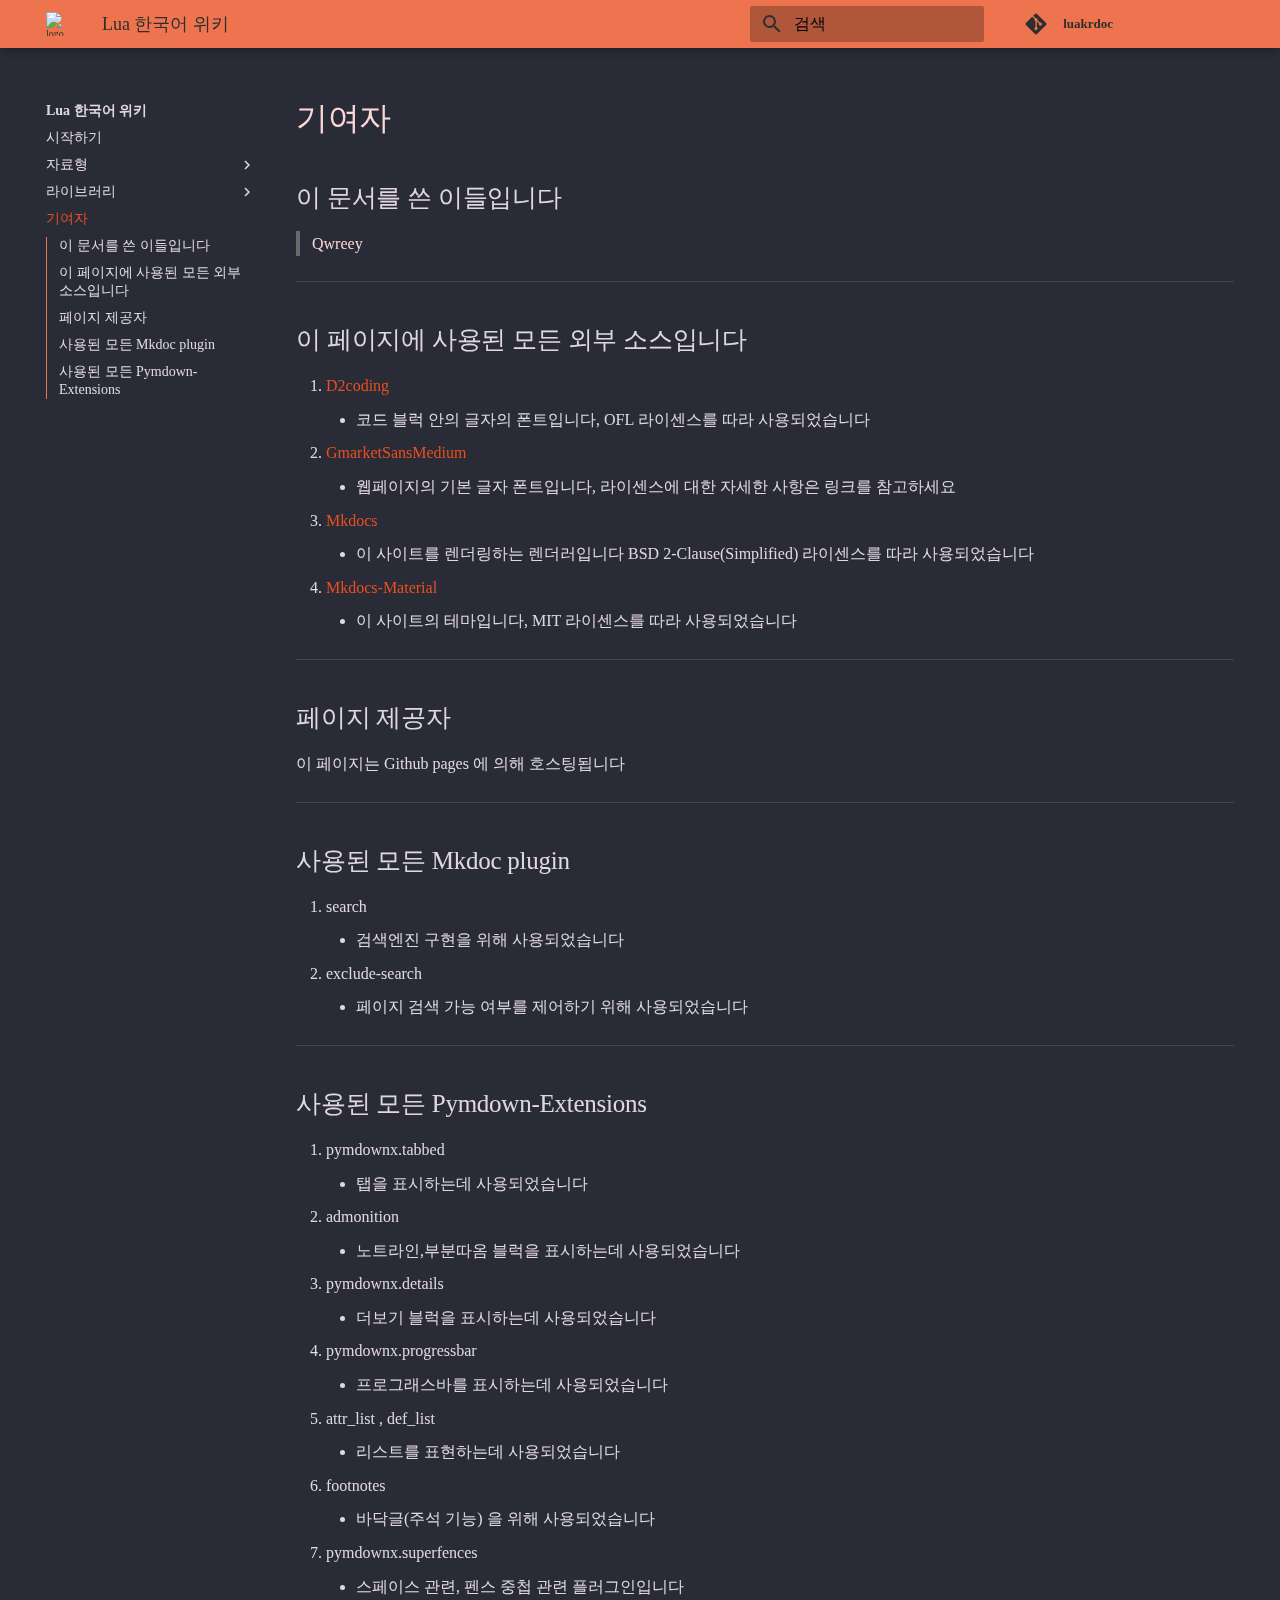
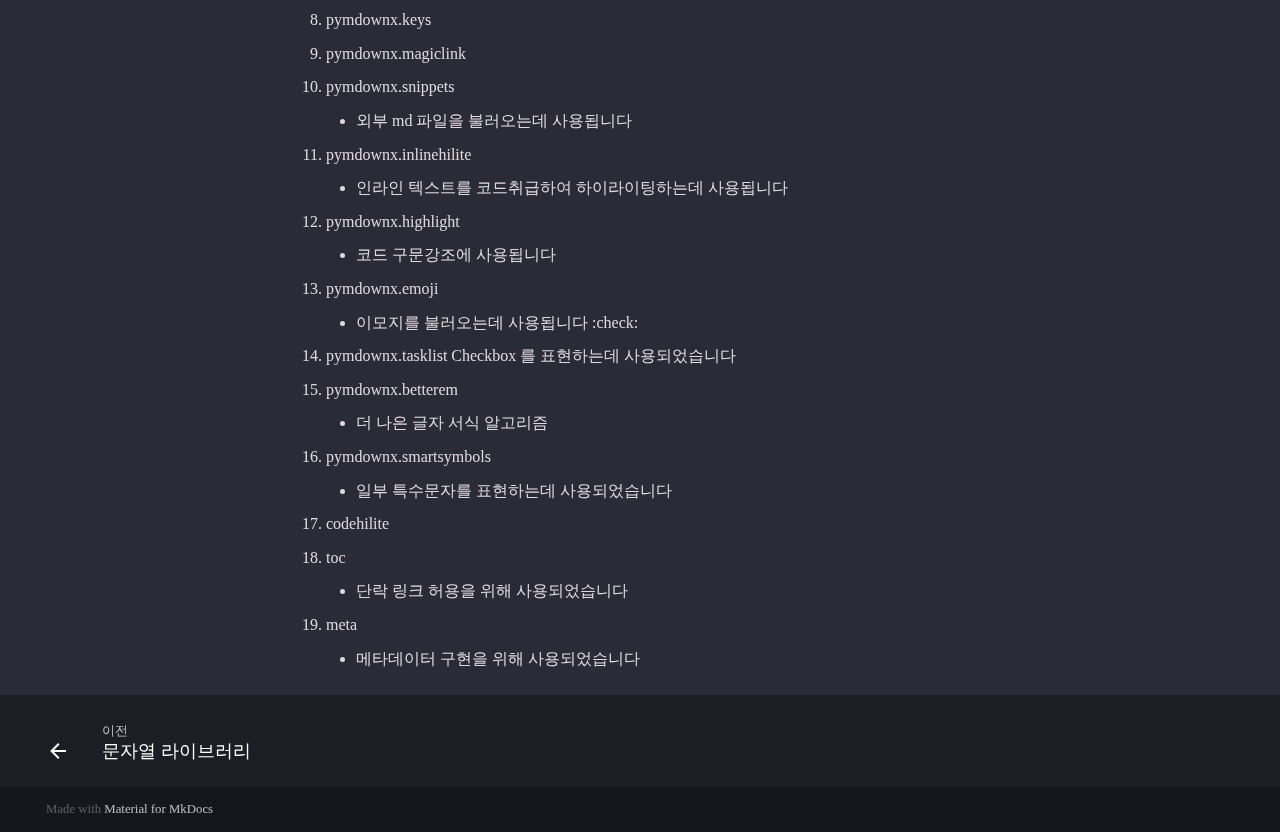
==== commit 01697aef: "publish 573 (test update)" ====
--- a/docs/acknowledgements/index.html
+++ b/docs/acknowledgements/index.html
@@ -16,7 +16,7 @@
         <link rel="canonical" href="https://qwreey75.github.io/luakrdoc/acknowledgements/">
       
       <link rel="shortcut icon" href="../assets/LUAICON_TP.png">
-      <meta name="generator" content="mkdocs-1.1.2, mkdocs-material-6.2.6">
+      <meta name="generator" content="mkdocs-1.1.2, mkdocs-material-6.2.8">
     
     
       
@@ -29,24 +29,15 @@
         
         <link rel="stylesheet" href="../assets/stylesheets/palette.39b8e14a.min.css">
         
-          
-          
-          <meta name="theme-color" content="#ab47bd">
-        
-      
-    
-    
-    
-      
-        
-        <link rel="preconnect" href="https://fonts.gstatic.com" crossorigin>
-        <link rel="stylesheet" href="https://fonts.googleapis.com/css?family=Roboto:300,400,400i,700%7CRoboto+Mono&display=fallback">
-        <style>body,input{font-family:"Roboto",-apple-system,BlinkMacSystemFont,Helvetica,Arial,sans-serif}code,kbd,pre{font-family:"Roboto Mono",SFMono-Regular,Consolas,Menlo,monospace}</style>
-      
-    
-    
-    
-      <link rel="stylesheet" href="../extra/page.css">
+      
+    
+    
+    
+      
+    
+    
+    
+      <link rel="stylesheet" href="../stylesheets/extra.css">
     
     
       
@@ -60,7 +51,7 @@
     
     
     
-    <body dir="ltr" data-md-color-scheme="slate" data-md-color-primary="purple" data-md-color-accent="deep-purple">
+    <body dir="ltr" data-md-color-scheme="custom" data-md-color-primary="" data-md-color-accent="">
       
   
     
@@ -85,7 +76,7 @@
   <nav class="md-header-nav md-grid" aria-label="Header">
     <a href="https://qwreey75.github.io/luakrdoc/" title="Lua 한국어 위키" class="md-header-nav__button md-logo" aria-label="Lua 한국어 위키">
       
-  <img src="../assets/LUAICON_TP.png" alt="logo">
+  <img src="../assets/LUAICON_DARK.png" alt="logo">
 
     </a>
     <label class="md-header-nav__button md-icon" for="__drawer">
@@ -179,7 +170,7 @@
   <label class="md-nav__title" for="__drawer">
     <a href="https://qwreey75.github.io/luakrdoc/" title="Lua 한국어 위키" class="md-nav__button md-logo" aria-label="Lua 한국어 위키">
       
-  <img src="../assets/LUAICON_TP.png" alt="logo">
+  <img src="../assets/LUAICON_DARK.png" alt="logo">
 
     </a>
     Lua 한국어 위키
@@ -221,6 +212,92 @@
 
   
   
+  
+    
+    <li class="md-nav__item md-nav__item--nested">
+      
+      
+        <input class="md-nav__toggle md-toggle" data-md-toggle="nav-2" type="checkbox" id="nav-2" >
+      
+      <label class="md-nav__link" for="nav-2">
+        자료형
+        <span class="md-nav__icon md-icon"></span>
+      </label>
+      <nav class="md-nav" aria-label="자료형" data-md-level="1">
+        <label class="md-nav__title" for="nav-2">
+          <span class="md-nav__icon md-icon"></span>
+          자료형
+        </label>
+        <ul class="md-nav__list" data-md-scrollfix>
+          
+          
+            
+  
+  
+  
+    <li class="md-nav__item">
+      <a href="../docs/stringvar/" class="md-nav__link">
+        문자열
+      </a>
+    </li>
+  
+
+          
+        </ul>
+      </nav>
+    </li>
+  
+
+    
+      
+      
+      
+
+  
+  
+  
+    
+    <li class="md-nav__item md-nav__item--nested">
+      
+      
+        <input class="md-nav__toggle md-toggle" data-md-toggle="nav-3" type="checkbox" id="nav-3" >
+      
+      <label class="md-nav__link" for="nav-3">
+        라이브러리
+        <span class="md-nav__icon md-icon"></span>
+      </label>
+      <nav class="md-nav" aria-label="라이브러리" data-md-level="1">
+        <label class="md-nav__title" for="nav-3">
+          <span class="md-nav__icon md-icon"></span>
+          라이브러리
+        </label>
+        <ul class="md-nav__list" data-md-scrollfix>
+          
+          
+            
+  
+  
+  
+    <li class="md-nav__item">
+      <a href="../docs/stringlib/" class="md-nav__link">
+        문자열 라이브러리
+      </a>
+    </li>
+  
+
+          
+        </ul>
+      </nav>
+    </li>
+  
+
+    
+      
+      
+      
+
+  
+  
     
   
   
@@ -262,7 +339,28 @@
       
         <li class="md-nav__item">
   <a href="#_3" class="md-nav__link">
-    이 문서에 사용된 모든 외부 소스입니다
+    이 페이지에 사용된 모든 외부 소스입니다
+  </a>
+  
+</li>
+      
+        <li class="md-nav__item">
+  <a href="#_4" class="md-nav__link">
+    페이지 제공자
+  </a>
+  
+</li>
+      
+        <li class="md-nav__item">
+  <a href="#mkdoc-plugin" class="md-nav__link">
+    사용된 모든 Mkdoc plugin
+  </a>
+  
+</li>
+      
+        <li class="md-nav__item">
+  <a href="#pymdown-extensions" class="md-nav__link">
+    사용된 모든 Pymdown-Extensions
   </a>
   
 </li>
@@ -294,18 +392,106 @@
 <p>Qwreey</p>
 </blockquote>
 <hr />
-<h2 id="_3">이 문서에 사용된 모든 외부 소스입니다<a class="headerlink" href="#_3" title="Permanent link">&para;</a></h2>
+<h2 id="_3">이 페이지에 사용된 모든 외부 소스입니다<a class="headerlink" href="#_3" title="Permanent link">&para;</a></h2>
 <ol>
 <li><a href="https://github.com/naver/d2codingfont">D2coding</a><ul>
 <li>코드 블럭 안의 글자의 폰트입니다, OFL 라이센스를 따라 사용되었습니다</li>
 </ul>
 </li>
+<li><a href="http://company.gmarket.co.kr/company/about/company/company--font.asp">GmarketSansMedium</a><ul>
+<li>웹페이지의 기본 글자 폰트입니다,  라이센스에 대한 자세한 사항은 링크를 참고하세요</li>
+</ul>
+</li>
 <li><a href="https://github.com/mkdocs/mkdocs/">Mkdocs</a><ul>
 <li>이 사이트를 렌더링하는 렌더러입니다 BSD 2-Clause(Simplified) 라이센스를 따라 사용되었습니다</li>
 </ul>
 </li>
 <li><a href="https://github.com/squidfunk/mkdocs-material">Mkdocs-Material</a><ul>
 <li>이 사이트의 테마입니다, MIT 라이센스를 따라 사용되었습니다</li>
+</ul>
+</li>
+</ol>
+<hr />
+<h2 id="_4">페이지 제공자<a class="headerlink" href="#_4" title="Permanent link">&para;</a></h2>
+<p>이 페이지는 Github pages 에 의해 호스팅됩니다</p>
+<hr />
+<h2 id="mkdoc-plugin">사용된 모든 Mkdoc plugin<a class="headerlink" href="#mkdoc-plugin" title="Permanent link">&para;</a></h2>
+<ol>
+<li>search<ul>
+<li>검색엔진 구현을 위해 사용되었습니다</li>
+</ul>
+</li>
+<li>exclude-search<ul>
+<li>페이지 검색 가능 여부를 제어하기 위해 사용되었습니다</li>
+</ul>
+</li>
+</ol>
+<hr />
+<h2 id="pymdown-extensions">사용된 모든 Pymdown-Extensions<a class="headerlink" href="#pymdown-extensions" title="Permanent link">&para;</a></h2>
+<ol>
+<li>pymdownx.tabbed<ul>
+<li>탭을 표시하는데 사용되었습니다</li>
+</ul>
+</li>
+<li>admonition<ul>
+<li>노트라인,부분따옴 블럭을 표시하는데 사용되었습니다</li>
+</ul>
+</li>
+<li>pymdownx.details<ul>
+<li>더보기 블럭을 표시하는데 사용되었습니다</li>
+</ul>
+</li>
+<li>pymdownx.progressbar<ul>
+<li>프로그래스바를 표시하는데 사용되었습니다</li>
+</ul>
+</li>
+<li>attr_list , def_list<ul>
+<li>리스트를 표현하는데 사용되었습니다</li>
+</ul>
+</li>
+<li>footnotes<ul>
+<li>바닥글(주석 기능) 을 위해 사용되었습니다</li>
+</ul>
+</li>
+<li>pymdownx.superfences<ul>
+<li>스페이스 관련, 펜스 중첩 관련 플러그인입니다</li>
+</ul>
+</li>
+<li>pymdownx.keys</li>
+<li>pymdownx.magiclink</li>
+<li>pymdownx.snippets<ul>
+<li>외부 md 파일을 불러오는데 사용됩니다</li>
+</ul>
+</li>
+<li>pymdownx.inlinehilite<ul>
+<li>인라인 텍스트를 코드취급하여 하이라이팅하는데 사용됩니다</li>
+</ul>
+</li>
+<li>pymdownx.highlight<ul>
+<li>코드 구문강조에 사용됩니다</li>
+</ul>
+</li>
+<li>pymdownx.emoji<ul>
+<li>이모지를 불러오는데 사용됩니다 :check:</li>
+</ul>
+</li>
+<li>pymdownx.tasklist
+    Checkbox 를 표현하는데 사용되었습니다</li>
+<li>pymdownx.betterem<ul>
+<li>더 나은 글자 서식 알고리즘</li>
+</ul>
+</li>
+<li>pymdownx.smartsymbols<ul>
+<li>일부 특수문자를 표현하는데 사용되었습니다</li>
+</ul>
+</li>
+<li>codehilite</li>
+<li>toc<ul>
+<li>단락 링크 허용을 위해 사용되었습니다</li>
+</ul>
+</li>
+<li>meta<ul>
+<li>메타데이터 구현을 위해 사용되었습니다</li>
 </ul>
 </li>
 </ol>
@@ -327,7 +513,7 @@
     <div class="md-footer-nav">
       <nav class="md-footer-nav__inner md-grid" aria-label="Footer">
         
-          <a href=".." class="md-footer-nav__link md-footer-nav__link--prev" rel="prev">
+          <a href="../docs/stringlib/" class="md-footer-nav__link md-footer-nav__link--prev" rel="prev">
             <div class="md-footer-nav__button md-icon">
               <svg xmlns="http://www.w3.org/2000/svg" viewBox="0 0 24 24"><path d="M20 11v2H8l5.5 5.5-1.42 1.42L4.16 12l7.92-7.92L13.5 5.5 8 11h12z"/></svg>
             </div>
@@ -336,7 +522,7 @@
                 <span class="md-footer-nav__direction">
                   이전
                 </span>
-                시작하기
+                문자열 라이브러리
               </div>
             </div>
           </a>
@@ -361,13 +547,13 @@
       
     </div>
     
-      <script src="../assets/javascripts/vendor.53cc9318.min.js"></script>
-      <script src="../assets/javascripts/bundle.e9c9f54f.min.js"></script><script id="__lang" type="application/json">{"clipboard.copy": "\ud074\ub9bd\ubcf4\ub4dc\ub85c \ubcf5\uc0ac", "clipboard.copied": "\ud074\ub9bd\ubcf4\ub4dc\uc5d0 \ubcf5\uc0ac\ub428", "search.config.lang": "en", "search.config.pipeline": " ", "search.config.separator": "[\\s\\-]+", "search.placeholder": "\uac80\uc0c9", "search.result.placeholder": "\uac80\uc0c9\uc5b4\ub97c \uc785\ub825\ud558\uc138\uc694", "search.result.none": "\uac80\uc0c9\uc5b4\uc640 \uc77c\uce58\ud558\ub294 \ubb38\uc11c\uac00 \uc5c6\uc2b5\ub2c8\ub2e4", "search.result.one": "1\uac1c\uc758 \uc77c\uce58\ud558\ub294 \ubb38\uc11c", "search.result.other": "#\uac1c\uc758 \uc77c\uce58\ud558\ub294 \ubb38\uc11c", "search.result.more.one": "1 more on this page", "search.result.more.other": "# more on this page", "search.result.term.missing": "Missing"}</script>
+      <script src="../assets/javascripts/vendor.18f0862e.min.js"></script>
+      <script src="../assets/javascripts/bundle.994580cf.min.js"></script><script id="__lang" type="application/json">{"clipboard.copy": "\ud074\ub9bd\ubcf4\ub4dc\ub85c \ubcf5\uc0ac", "clipboard.copied": "\ud074\ub9bd\ubcf4\ub4dc\uc5d0 \ubcf5\uc0ac\ub428", "search.config.lang": "en", "search.config.pipeline": " ", "search.config.separator": "[\\s\\-]+", "search.placeholder": "\uac80\uc0c9", "search.result.placeholder": "\uac80\uc0c9\uc5b4\ub97c \uc785\ub825\ud558\uc138\uc694", "search.result.none": "\uac80\uc0c9\uc5b4\uc640 \uc77c\uce58\ud558\ub294 \ubb38\uc11c\uac00 \uc5c6\uc2b5\ub2c8\ub2e4", "search.result.one": "1\uac1c\uc758 \uc77c\uce58\ud558\ub294 \ubb38\uc11c", "search.result.other": "#\uac1c\uc758 \uc77c\uce58\ud558\ub294 \ubb38\uc11c", "search.result.more.one": "1 more on this page", "search.result.more.other": "# more on this page", "search.result.term.missing": "Missing"}</script>
       
       <script>
         app = initialize({
           base: "..",
-          features: ['toc.integrate'],
+          features: ['toc.integrate', 'navigation.instant'],
           search: Object.assign({
             worker: "../assets/javascripts/worker/search.9c0e82ba.min.js"
           }, typeof search !== "undefined" && search)
--- a/docs/stylesheets/extra.css
+++ b/docs/stylesheets/extra.css
@@ -0,0 +1,115 @@
+/*지마켓 폰트 불러오기*/
+@font-face {
+  font-family: "GmarketSansMedium";
+  src:url("../assets/fonts/gmarketsansmedium.otf") format("opentype");
+  font-style: normal;
+  font-weight: normal;
+}
+/*D2Coding 폰트 불러오기*/
+@font-face {
+  font-family: "D2Coding";
+  src:url("../assets/fonts/d2coding.ttf") format("truetype");
+  font-style: normal;
+  font-weight: normal;
+}
+
+/*전체 폰트*/
+body, input {
+  font-family: GmarketSansMedium;
+}
+/*코드창 폰트*/
+code {
+  font-family: D2Coding;
+}
+
+/*svg 글자 선택 불가능하도록 설정*/
+svg text {
+  pointer-events: none;
+  -webkit-touch-callout: none;
+  -webkit-user-select: none;
+  -moz-user-select: none;
+  -ms-user-select: none;
+  -khtml-user-select:none;
+  -o-user-select:none;
+  user-select: none;
+}
+
+/*메크로 변수 리스트 배경 색깔 지정*/
+table.pretty {
+  background-color: #262929 !important;
+}
+
+/*테이블 해더 꾸미기*/
+th {
+  min-width: 5.8em !important; /*최소 길이*/
+  color: rgb(255 255 255) !important; /*글자 색깔*/
+  background-color: rgb(26 27 31) !important; /*배경 색깔*/
+  border-bottom: .05em solid var(--md-accent-fg-color) !important; /*라인*/
+}
+/*테이블 아이템 꾸미기*/
+td {
+  background-color: rgb(47 49 60) !important; /*배경 색깔*/
+}
+
+[data-md-color-scheme="custom"] {
+  /*글자 색깔*/
+  --md-default-fg-color: rgb(225, 215, 225);
+  --md-default-fg-color--light: rgb(252, 215, 215);
+  --md-default-fg-color--lighter: rgb(105, 105, 105);
+  --md-default-fg-color--lightest: rgb(70, 70, 70);
+
+  /*배경 색깔*/
+  --md-default-bg-color: rgb(41, 43, 54);
+  --md-default-bg-color--light: hsla(232, 15%, 21%, 0.54);
+  --md-default-bg-color--lighter: hsla(232, 15%, 21%, 0.26);
+  --md-default-bg-color--lightest: hsla(232, 15%, 21%, 0.07);
+
+  /*하이라이팅 색깔 (탑바, 링크)*/
+  --md-primary-fg-color: hsl(14, 82%, 62%);
+  --md-primary-fg-color--light: hsl(14, 82%, 52%);
+  --md-primary-fg-color--dark :hsl(14, 82%, 72%);
+  --md-primary-bg-color: #2e2e2e;
+  --md-primary-bg-color--light: #000000;
+
+  /*기타 (링크 마우스 온, 탭 컬러)*/
+  --md-accent-fg-color: #f5788c;
+  --md-accent-fg-color--transparent: hsla(0, 0%, 0%, 0.1);
+  --md-accent-bg-color: hsla(0, 0%, 100%, 1);
+  --md-accent-bg-color--light: hsla(0, 0%, 100%, 0.7);
+
+  /*모르겠음*/
+  --md-typeset-color: var(--md-default-fg-color);
+  --md-typeset-a-color: var(--md-primary-fg-color--light);
+  --md-typeset-mark-color: hsla(218, 100%, 63%, 0.3);  /*마커로 마킹함*/
+  --md-typeset-del-color: hsla(6, 90%, 60%, 0.15); /*내용 비교 하이라이터 : 지움*/
+  --md-typeset-ins-color: hsla(150, 90%, 44%, 0.15); /*내용 비교 하이라이터 : 만듬*/
+  --md-typeset-kbd-color: hsla(232, 15%, 94%, 0.12);
+  --md-typeset-kbd-accent-color: hsla(232, 15%, 94%, 0.2);
+  --md-typeset-kbd-border-color: hsla(232, 15%, 14%, 1);
+  --md-admonition-fg-color: var(--md-default-fg-color);
+  --md-admonition-bg-color: hsla(232, 0%, 100%, 0.025);
+
+  /* Footer */
+  --md-footer-fg-color: hsla(0, 0%, 100%, 1);
+  --md-footer-fg-color--light: hsla(0, 0%, 100%, 0.7);
+  --md-footer-fg-color--lighter: hsla(0, 0%, 100%, 0.3);
+  --md-footer-bg-color: hsla(232, 15%, 12%, 0.87);
+  --md-footer-bg-color--dark: hsla(232, 15%, 10%, 1);
+
+  /*Code block , Code highlighting*/
+  --md-code-fg-color: hsla(232, 18%, 86%, 1); /*일반 텍스트*/
+  --md-code-bg-color: hsla(232, 15%, 15%, 1); /*배경*/
+  --md-code-hl-color: hsla(218, 100%, 63%, 0.15); /*수직선(왼쪽 숫자 옆)*/
+  --md-code-hl-number-color:#f0b680; /*숫자*/
+  --md-code-hl-special-color: #d17eeb;
+  --md-code-hl-function-color: #7db9eb; /*함수명 색깔*/
+  --md-code-hl-constant-color: #50A8B3; /*내장함수 색깔*/
+  --md-code-hl-keyword-color:#C577DC; /*local, function, do, for ...*/
+  --md-code-hl-string-color: #98C279; /*문자열*/
+  --md-code-hl-name-color: var(--md-code-fg-color); /*변수명 색깔*/
+  --md-code-hl-operator-color: #50A8B3; /*연산자( = < > ^ * - + ) 색깔*/
+  --md-code-hl-punctuation-color: #A9B0BD; /*구두점 문자 ( ) , ;*/
+  --md-code-hl-comment-color: #5B626F; /*주석 색깔*/
+  --md-code-hl-generic-color: var(--md-default-fg-color--light);
+  --md-code-hl-variable-color: var(--md-default-fg-color--light);
+}
